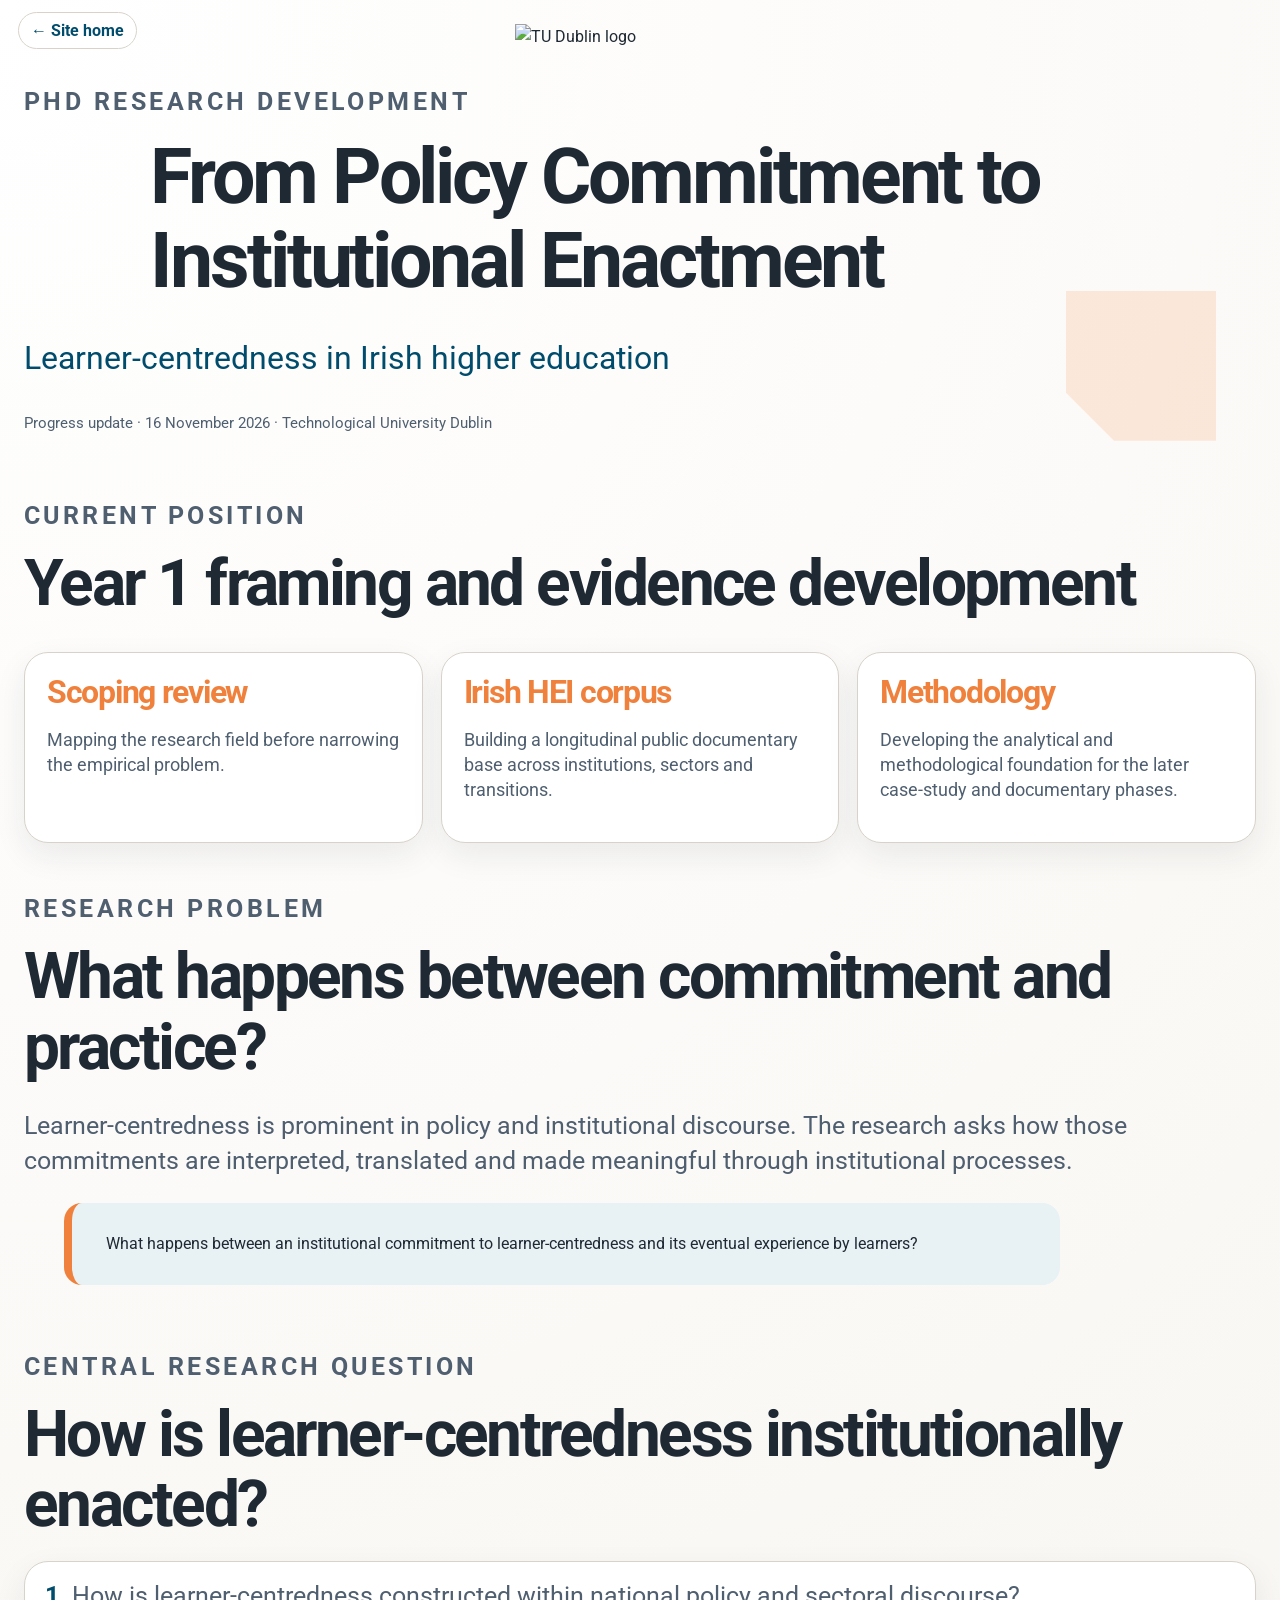
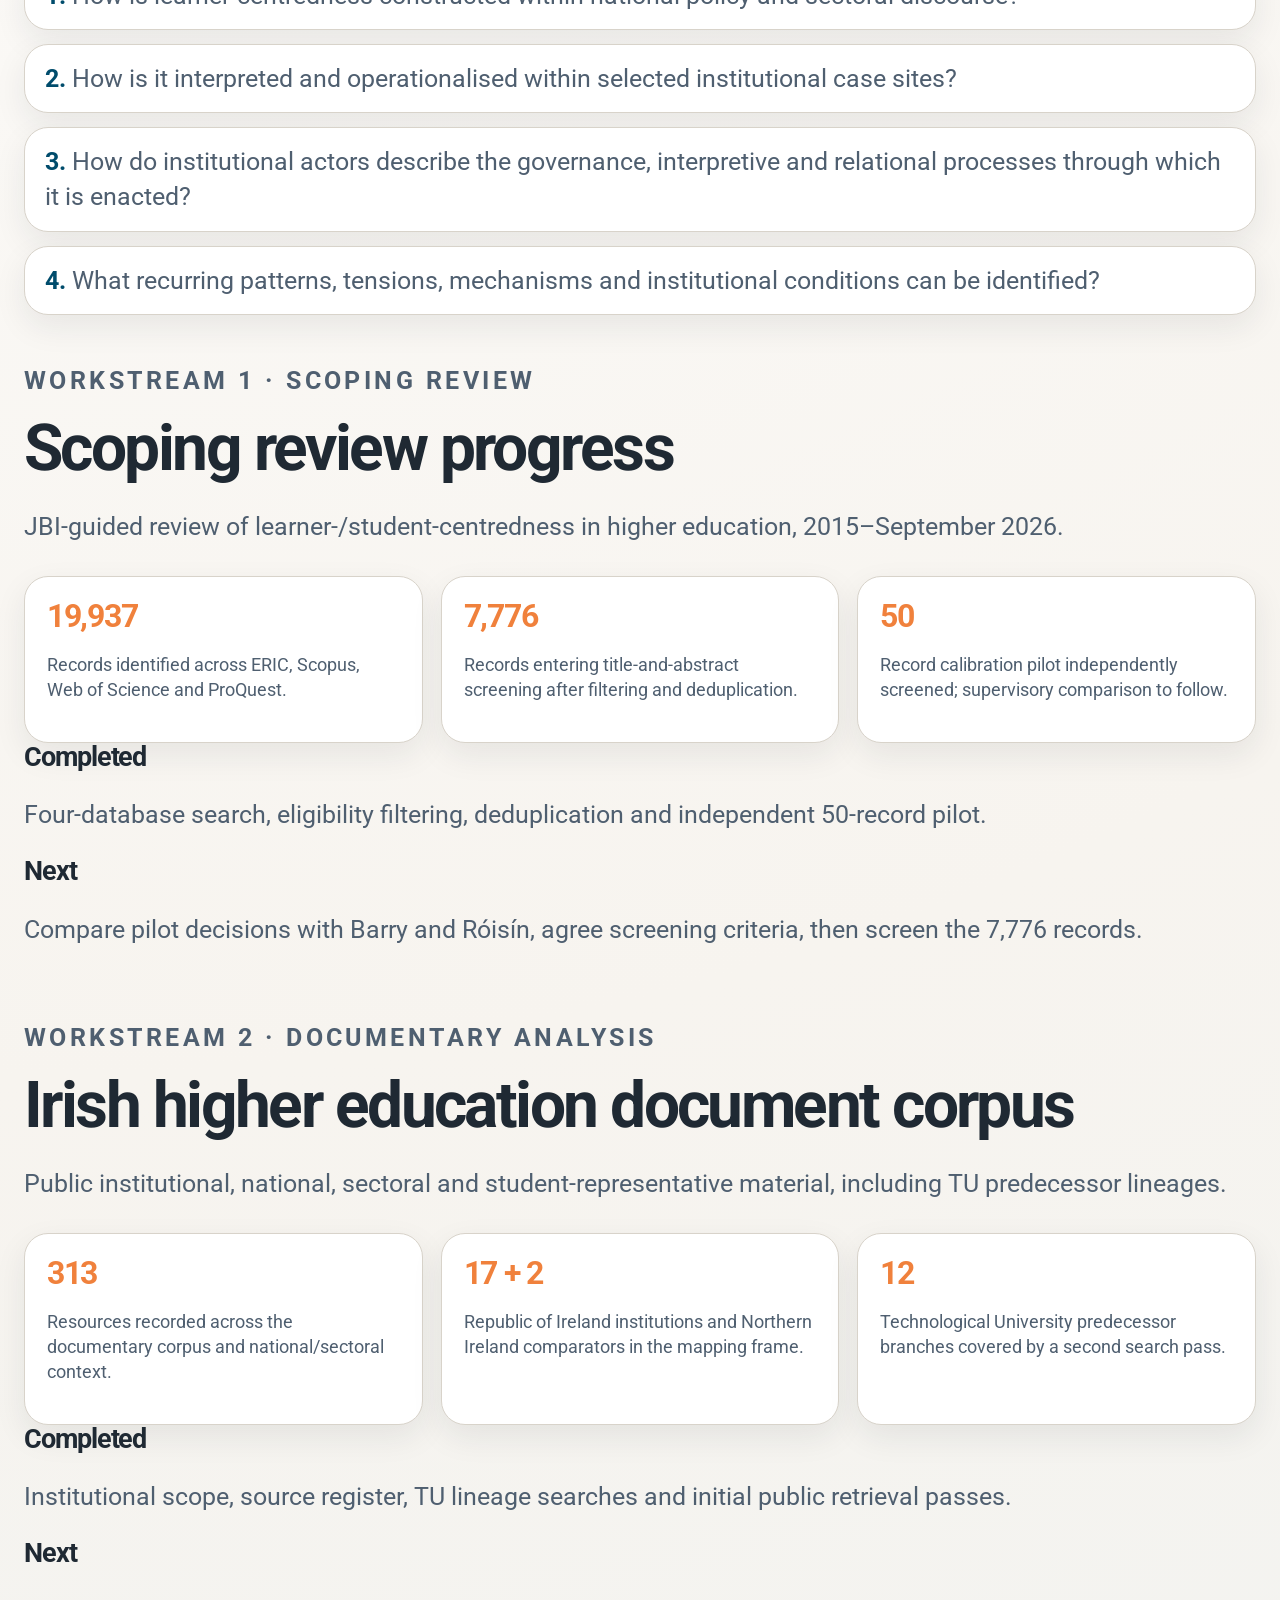
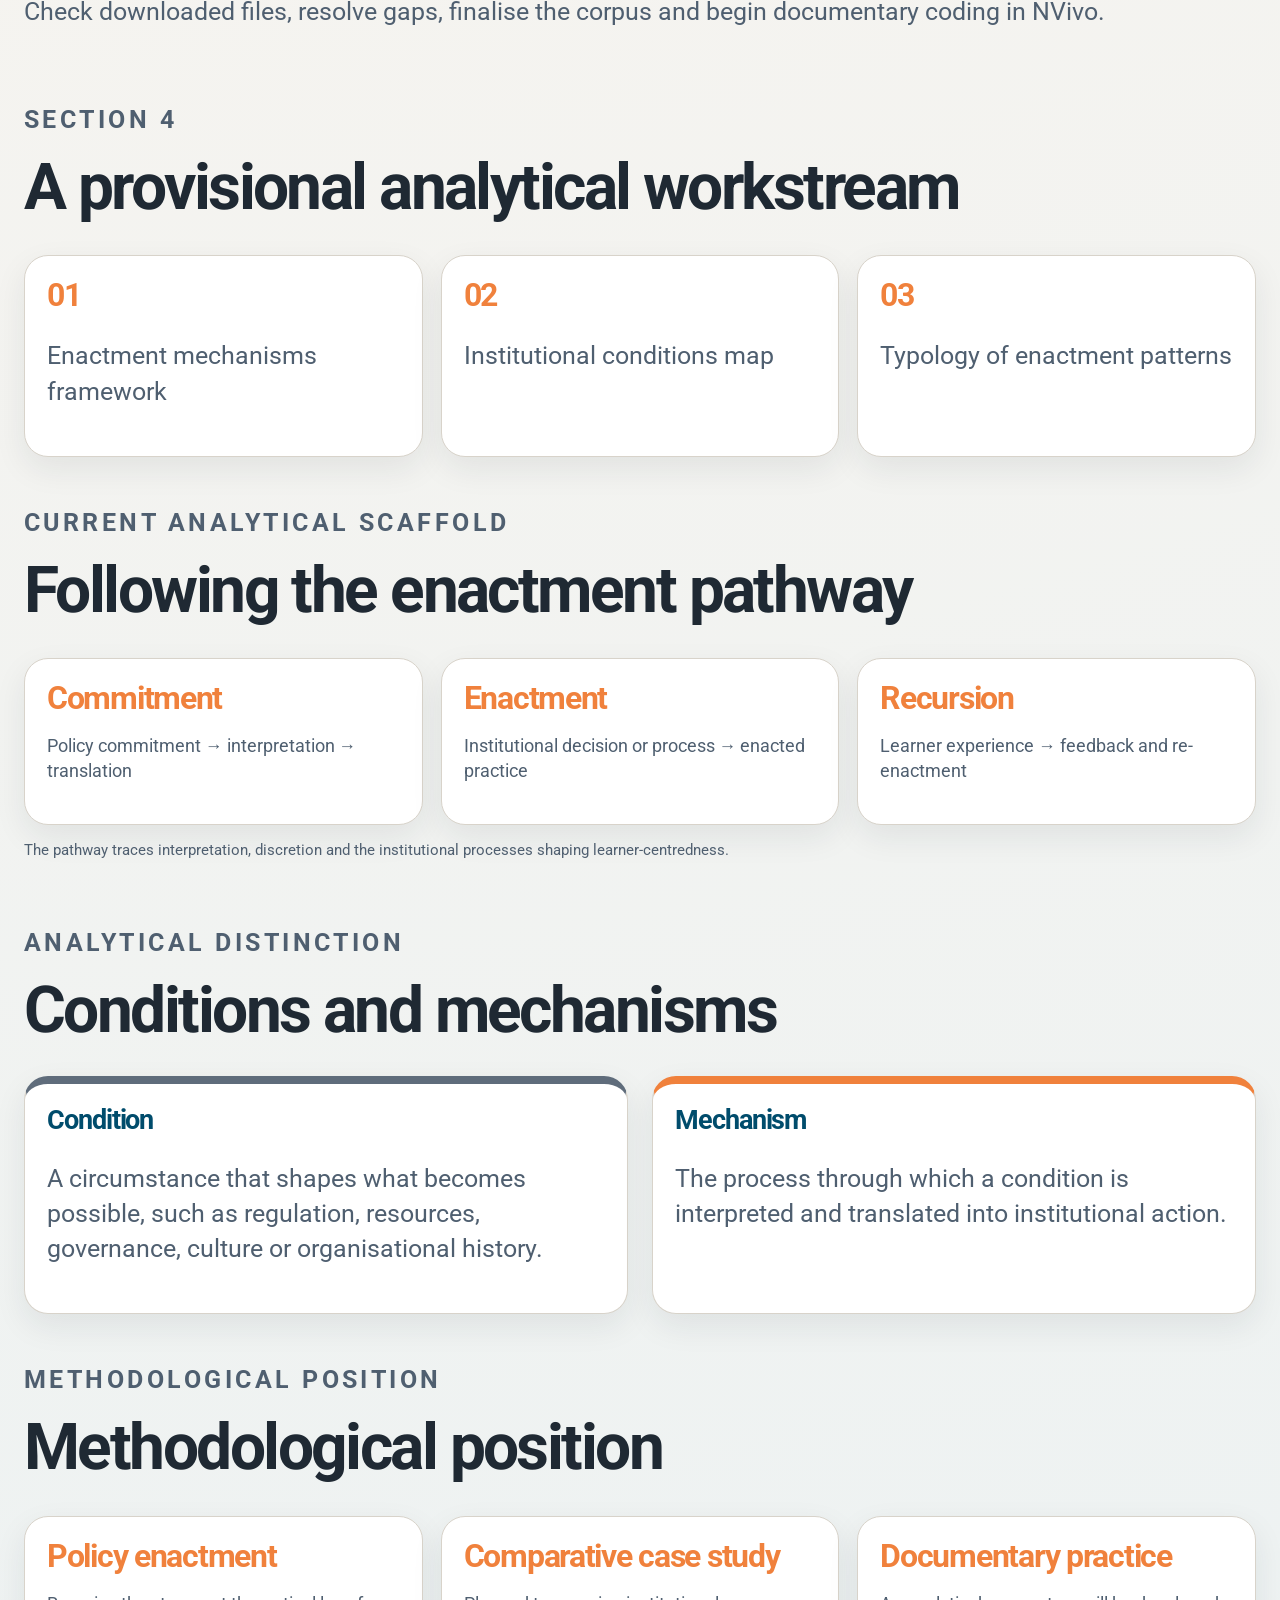
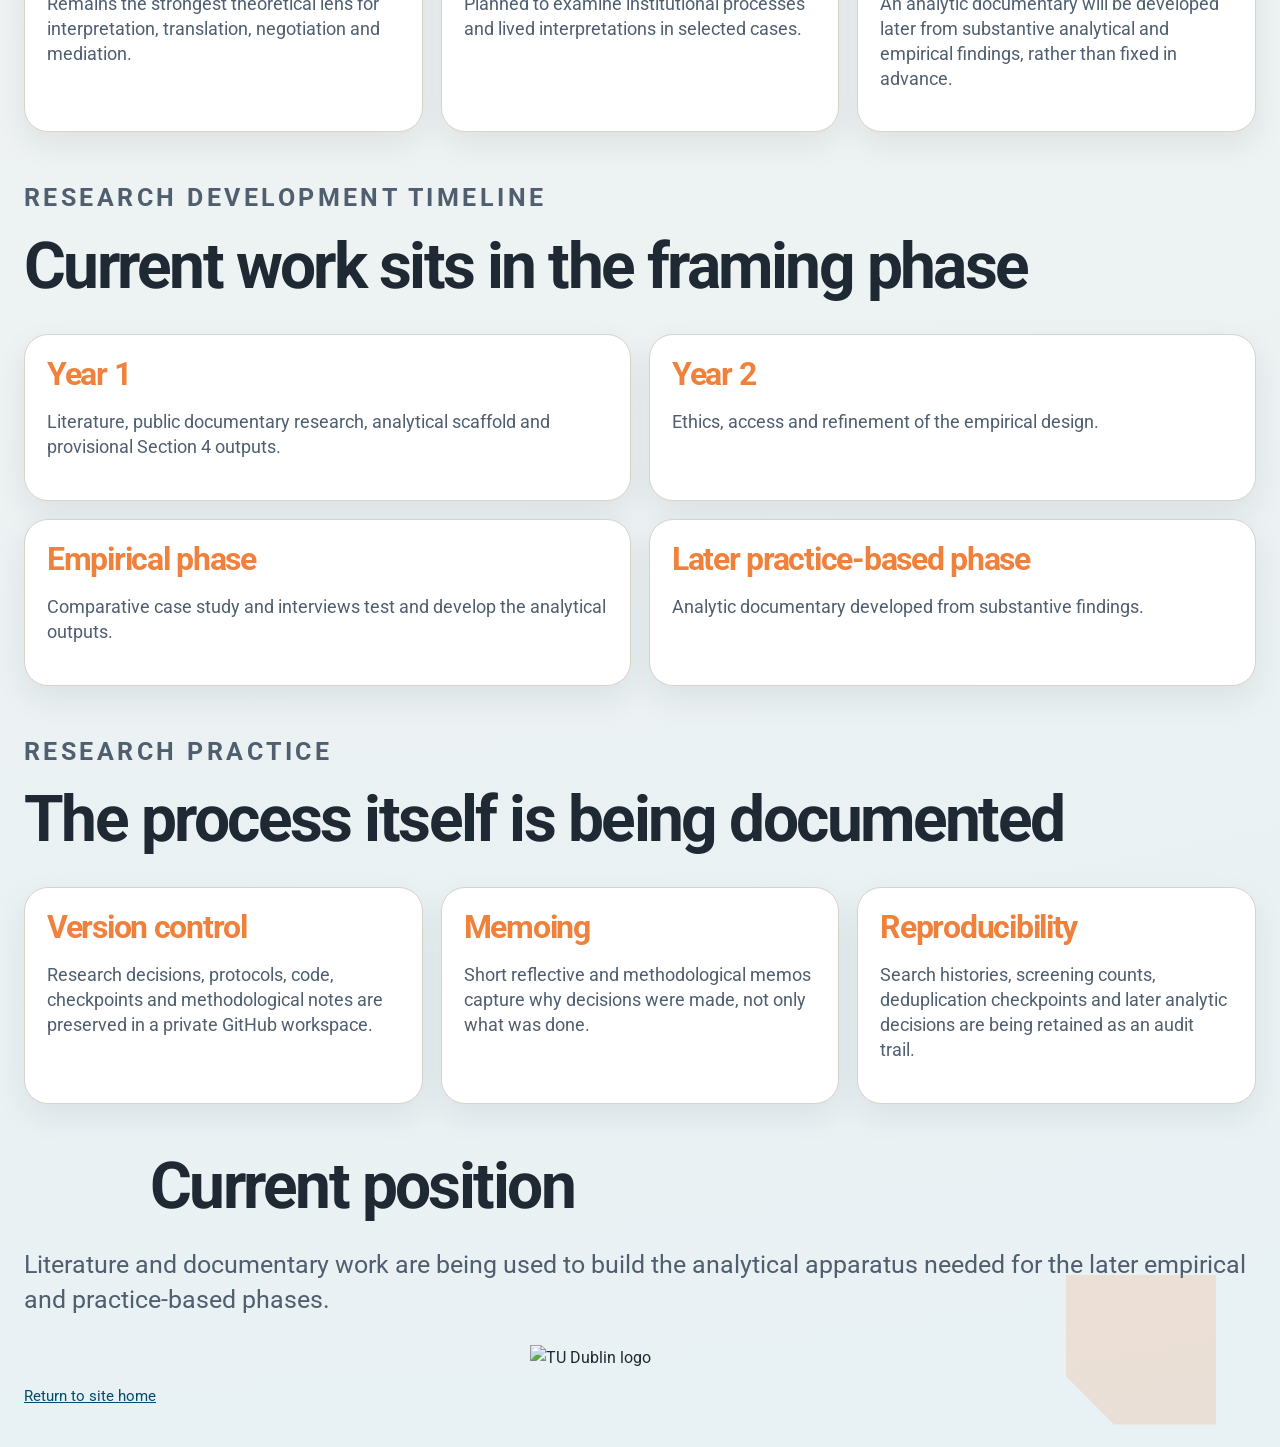
==== presentation.html @ f2ce99b1 "Add completed and next steps to both research workstreams" ====
<!doctype html>
<html lang="en-IE">
<head>
  <meta charset="utf-8">
  <meta name="viewport" content="width=device-width, initial-scale=1.0, maximum-scale=1.0, user-scalable=no">
  <title>PhD Research Progress Presentation</title>
  <link rel="preconnect" href="https://fonts.googleapis.com">
  <link rel="preconnect" href="https://fonts.gstatic.com" crossorigin>
  <link href="https://fonts.googleapis.com/css2?family=Roboto:wght@400;500;700;900&display=swap" rel="stylesheet">
  <link rel="stylesheet" href="https://cdn.jsdelivr.net/npm/reveal.js@5.1.0/dist/reveal.css">
  <link rel="stylesheet" href="https://cdn.jsdelivr.net/npm/reveal.js@5.1.0/dist/theme/white.css">
  <link rel="stylesheet" href="assets/site.css">
</head>
<body class="slides-page">
  <div class="deck-nav"><a href="index.html">← Site home</a></div>
  <div class="reveal"><div class="slides">

    <section class="title-slide">
      <img class="slide-logo" src="https://pxl01-tudublinie.terminalfour.net/prod01/tudublin-cdn-pxl/media/website/site-assets/images/tu-dublin-logo-blue.svg" alt="TU Dublin logo">
      <p class="eyebrow">PhD Research Development</p>
      <h1>From Policy Commitment to Institutional Enactment</h1>
      <p class="subtitle-slide">Learner-centredness in Irish higher education</p>
      <p class="small">Progress update · 16 November 2026 · Technological University Dublin</p>
    </section>

    <section>
      <p class="eyebrow">Current position</p>
      <h2>Year 1 framing and evidence development</h2>
      <div class="slide-grid three compact-cards">
        <div><h3>Scoping review</h3><p>Mapping the research field before narrowing the empirical problem.</p></div>
        <div><h3>Irish HEI corpus</h3><p>Building a longitudinal public documentary base across institutions, sectors and transitions.</p></div>
        <div><h3>Methodology</h3><p>Developing the analytical and methodological foundation for the later case-study and documentary phases.</p></div>
      </div>
    </section>

    <section>
      <p class="eyebrow">Research problem</p>
      <h2>What happens between commitment and practice?</h2>
      <p>Learner-centredness is prominent in policy and institutional discourse. The research asks how those commitments are interpreted, translated and made meaningful through institutional processes.</p>
      <blockquote>What happens between an institutional commitment to learner-centredness and its eventual experience by learners?</blockquote>
    </section>

    <section>
      <p class="eyebrow">Central research question</p>
      <h2>How is learner-centredness institutionally enacted?</h2>
      <div class="stacked-list">
        <p><strong>1.</strong> How is learner-centredness constructed within national policy and sectoral discourse?</p>
        <p><strong>2.</strong> How is it interpreted and operationalised within selected institutional case sites?</p>
        <p><strong>3.</strong> How do institutional actors describe the governance, interpretive and relational processes through which it is enacted?</p>
        <p><strong>4.</strong> What recurring patterns, tensions, mechanisms and institutional conditions can be identified?</p>
      </div>
    </section>

    <section>
      <p class="eyebrow">Workstream 1 · Scoping review</p>
      <h2>Scoping review progress</h2>
      <p>JBI-guided review of learner-/student-centredness in higher education, 2015–September 2026.</p>
      <div class="slide-grid three compact-cards">
        <div><h3>19,937</h3><p>Records identified across ERIC, Scopus, Web of Science and ProQuest.</p></div>
        <div><h3>7,776</h3><p>Records entering title-and-abstract screening after filtering and deduplication.</p></div>
        <div><h3>50</h3><p>Record calibration pilot independently screened; supervisory comparison to follow.</p></div>
      </div>
      <div class="workstream-status">
        <div><h3>Completed</h3><p>Four-database search, eligibility filtering, deduplication and independent 50-record pilot.</p></div>
        <div><h3>Next</h3><p>Compare pilot decisions with Barry and Róisín, agree screening criteria, then screen the 7,776 records.</p></div>
      </div>
    </section>

    <section>
      <p class="eyebrow">Workstream 2 · Documentary analysis</p>
      <h2>Irish higher education document corpus</h2>
      <p>Public institutional, national, sectoral and student-representative material, including TU predecessor lineages.</p>
      <div class="slide-grid three compact-cards">
        <div><h3>313</h3><p>Resources recorded across the documentary corpus and national/sectoral context.</p></div>
        <div><h3>17 + 2</h3><p>Republic of Ireland institutions and Northern Ireland comparators in the mapping frame.</p></div>
        <div><h3>12</h3><p>Technological University predecessor branches covered by a second search pass.</p></div>
      </div>
      <div class="workstream-status">
        <div><h3>Completed</h3><p>Institutional scope, source register, TU lineage searches and initial public retrieval passes.</p></div>
        <div><h3>Next</h3><p>Check downloaded files, resolve gaps, finalise the corpus and begin documentary coding in NVivo.</p></div>
      </div>
    </section>

    <section>
      <p class="eyebrow">Section 4</p>
      <h2>A provisional analytical workstream</h2>
      <div class="slide-grid three connected-cards">
        <div><h3>01</h3><p>Enactment mechanisms framework</p></div>
        <div><h3>02</h3><p>Institutional conditions map</p></div>
        <div><h3>03</h3><p>Typology of enactment patterns</p></div>
      </div>
    </section>

    <section>
      <p class="eyebrow">Current analytical scaffold</p>
      <h2>Following the enactment pathway</h2>
      <div class="slide-grid three compact-cards">
        <div><h3>Commitment</h3><p>Policy commitment → interpretation → translation</p></div>
        <div><h3>Enactment</h3><p>Institutional decision or process → enacted practice</p></div>
        <div><h3>Recursion</h3><p>Learner experience → feedback and re-enactment</p></div>
      </div>
      <p class="small">The pathway traces interpretation, discretion and the institutional processes shaping learner-centredness.</p>
    </section>

    <section>
      <p class="eyebrow">Analytical distinction</p>
      <h2>Conditions and mechanisms</h2>
      <div class="comparison">
        <div><h3>Condition</h3><p>A circumstance that shapes what becomes possible, such as regulation, resources, governance, culture or organisational history.</p></div>
        <div><h3>Mechanism</h3><p>The process through which a condition is interpreted and translated into institutional action.</p></div>
      </div>
    </section>

    <section>
      <p class="eyebrow">Methodological position</p>
      <h2>Methodological position</h2>
      <div class="slide-grid three compact-cards">
        <div><h3>Policy enactment</h3><p>Remains the strongest theoretical lens for interpretation, translation, negotiation and mediation.</p></div>
        <div><h3>Comparative case study</h3><p>Planned to examine institutional processes and lived interpretations in selected cases.</p></div>
        <div><h3>Documentary practice</h3><p>An analytic documentary will be developed later from substantive analytical and empirical findings, rather than fixed in advance.</p></div>
      </div>
    </section>

    <section>
      <p class="eyebrow">Research development timeline</p>
      <h2>Current work sits in the framing phase</h2>
      <div class="slide-grid two compact-cards">
        <div><h3>Year 1</h3><p>Literature, public documentary research, analytical scaffold and provisional Section 4 outputs.</p></div>
        <div><h3>Year 2</h3><p>Ethics, access and refinement of the empirical design.</p></div>
        <div><h3>Empirical phase</h3><p>Comparative case study and interviews test and develop the analytical outputs.</p></div>
        <div><h3>Later practice-based phase</h3><p>Analytic documentary developed from substantive findings.</p></div>
      </div>
    </section>

    <section>
      <p class="eyebrow">Research practice</p>
      <h2>The process itself is being documented</h2>
      <div class="slide-grid three compact-cards">
        <div><h3>Version control</h3><p>Research decisions, protocols, code, checkpoints and methodological notes are preserved in a private GitHub workspace.</p></div>
        <div><h3>Memoing</h3><p>Short reflective and methodological memos capture why decisions were made, not only what was done.</p></div>
        <div><h3>Reproducibility</h3><p>Search histories, screening counts, deduplication checkpoints and later analytic decisions are being retained as an audit trail.</p></div>
      </div>
    </section>

    <section class="title-slide">
      <h2>Current position</h2>
      <p>Literature and documentary work are being used to build the analytical apparatus needed for the later empirical and practice-based phases.</p>
      <img class="closing-logo" src="https://pxl01-tudublinie.terminalfour.net/prod01/tudublin-cdn-pxl/media/website/site-assets/images/tu-dublin-logo-blue.svg" alt="TU Dublin logo">
      <p class="small"><a href="index.html">Return to site home</a></p>
    </section>

  </div></div>
  <script src="https://cdn.jsdelivr.net/npm/reveal.js@5.1.0/dist/reveal.js"></script>
  <script>Reveal.initialize({hash:true,slideNumber:true,transition:'slide',controls:true,progress:true,center:true});</script>
</body>
</html>
---- assets/site.css ----
body{margin:0;background:#f7f4ef;color:#1f2933;font-family:Roboto,Arial,Helvetica,sans-serif;line-height:1.6}.page-shell{width:min(1120px,calc(100% - 32px));margin:0 auto;padding:48px 0 32px}.hero,.panel,.card{background:#fff;border:1px solid #d8d3ca;border-radius:28px;box-shadow:0 24px 60px rgba(31,41,51,.12)}.hero{padding:clamp(32px,6vw,72px);min-height:62vh;display:flex;flex-direction:column;justify-content:center;position:relative;overflow:hidden}.hero:after{content:"";position:absolute;right:-70px;bottom:-110px;width:300px;height:300px;background:#F0813C;opacity:.14;clip-path:polygon(0 0,100% 0,100% 100%,28% 100%,0 72%)}.site-logo{width:min(260px,42vw);height:auto;margin-bottom:34px;display:block}.slide-logo{width:min(250px,32vw);height:auto;margin:0 auto 34px;display:block}.closing-logo{width:min(220px,30vw);height:auto;margin:28px auto 0;display:block}.eyebrow{margin:0 0 16px;color:#F0813C;text-transform:uppercase;letter-spacing:.14em;font-size:.78rem;font-weight:700}h1,h2,h3{line-height:1.1;margin:0 0 18px}h1{font-size:clamp(2.4rem,7vw,5.8rem);letter-spacing:-.06em;max-width:980px}h2{font-size:clamp(1.8rem,3.2vw,3rem);letter-spacing:-.04em}h3{font-size:1.25rem}.subtitle{max-width:760px;color:#5f6c7b;font-size:clamp(1.1rem,2vw,1.45rem)}.actions{display:flex;flex-wrap:wrap;gap:14px;margin-top:28px}.button{display:inline-flex;align-items:center;justify-content:center;padding:12px 18px;border-radius:999px;text-decoration:none;font-weight:700;border:1px solid #004C6C}.button.primary{background:#004C6C;color:white}.button.secondary{color:#004C6C;background:transparent}.panel{margin-top:24px;padding:clamp(24px,4vw,44px)}.panel.muted{background:#e8f1f4}.grid{display:grid;gap:20px;margin-top:24px}.grid.three{grid-template-columns:repeat(3,1fr)}.grid.no-top{margin-top:0}.card{padding:28px}.card.compact{box-shadow:none}footer{padding:32px 4px 0;color:#5f6c7b}.small{font-size:.9rem;color:#5f6c7b}.lead-question{font-size:1.35rem;color:#004C6C}.question-list li{margin:0 0 10px}.deck-nav{position:fixed;top:18px;left:18px;z-index:20}.deck-nav a{background:rgba(255,255,255,.9);border:1px solid #d8d3ca;border-radius:999px;color:#004C6C;text-decoration:none;padding:8px 12px;font-weight:700}.slides-page{background:radial-gradient(circle at top left,#fff 0,#f7f4ef 42%,#e8f1f4 100%)}.reveal{color:#1f2933;font-family:Roboto,Arial,Helvetica,sans-serif}.reveal .slides section{padding:24px}.reveal h1,.reveal h2,.reveal h3{color:#1f2933;text-transform:none;letter-spacing:-.04em}.reveal h1{font-size:clamp(2.5rem,6vw,5.2rem)}.reveal h2{font-size:clamp(2rem,5vw,4rem)}.reveal h3{font-size:clamp(1.2rem,2.1vw,1.7rem)}.reveal p,.reveal li{color:#4f5f70;font-size:clamp(1.05rem,2.1vw,1.55rem);line-height:1.42}.subtitle-slide{font-size:clamp(1.3rem,2.5vw,2rem)!important;color:#004C6C!important}.title-slide h1,.title-slide h2{max-width:980px;margin-left:auto;margin-right:auto}.title-slide{position:relative}.title-slide:after{content:"";position:absolute;right:5%;bottom:7%;width:150px;height:150px;background:#F0813C;opacity:.16;clip-path:polygon(0 0,100% 0,100% 100%,32% 100%,0 68%)}.section-break{background:#004C6C;border-radius:34px;color:#fff;padding:72px!important;position:relative;overflow:hidden}.section-break:after{content:"";position:absolute;right:-40px;bottom:-70px;width:240px;height:240px;background:#F0813C;opacity:.36;clip-path:polygon(0 0,100% 0,100% 100%,30% 100%,0 70%)}.section-break h2,.section-break p,.section-break .eyebrow{color:#fff!important}.section-break .eyebrow{opacity:.78}.route-slide h2{max-width:900px;margin-left:auto;margin-right:auto}.numbered-cards,.slide-grid{display:grid;gap:18px;margin-top:32px}.numbered-cards{grid-template-columns:repeat(5,1fr)}.numbered-cards div,.slide-grid div,.comparison div,.stacked-list p{background:#fff;border:1px solid #d8d3ca;border-radius:24px;padding:22px;box-shadow:0 12px 32px rgba(31,41,51,.08)}.numbered-cards span{display:inline-flex;width:38px;height:38px;border-radius:50%;align-items:center;justify-content:center;background:#004C6C;color:#fff;font-weight:700;margin-bottom:12px}.numbered-cards p{font-size:1rem!important;margin:0}.slide-grid.three{grid-template-columns:repeat(3,1fr)}.connected-cards div{position:relative}.slide-grid h3{color:#F0813C;font-size:2rem}.compact-cards p{font-size:1.1rem!important}.comparison{display:grid;grid-template-columns:1fr 1fr;gap:24px;margin-top:30px;text-align:left}.comparison div:nth-child(2){border-top:8px solid #F0813C}.comparison div:nth-child(1){border-top:8px solid #5f6c7b}.comparison h3{color:#004C6C}.stacked-list{display:grid;gap:14px;margin-top:20px;text-align:left}.stacked-list p{margin:0}.stacked-list strong{color:#004C6C}.flow{display:grid;gap:10px;place-items:center;margin-top:28px}.flow div{background:#fff;border:1px solid #d8d3ca;border-radius:22px;padding:14px 26px;min-width:min(720px,90%);font-size:clamp(1.1rem,2.2vw,1.6rem);color:#004C6C;font-weight:700}.flow span{color:#F0813C;font-size:2rem;font-weight:700}.big-contrast h2{font-size:clamp(3rem,8vw,7rem);color:#004C6C}.reveal blockquote{width:min(920px,90%);border-left:8px solid #F0813C;box-shadow:none;background:#e8f1f4;color:#1f2933;padding:28px 34px;font-style:normal;text-align:left;border-radius:18px}.pill-row{display:flex;flex-wrap:wrap;justify-content:center;gap:12px;margin-top:24px}.pill-row span{background:#004C6C;color:#fff;border-radius:999px;padding:10px 16px;font-size:1.05rem;font-weight:700}.large-pills span{font-size:1.25rem;padding:13px 18px}.one-minute h2{font-size:clamp(1.45rem,3.2vw,2.8rem);line-height:1.18;color:#004C6C;max-width:1000px;margin-left:auto;margin-right:auto}.reveal a{color:#004C6C}.reveal .progress{color:#F0813C}.reveal .controls{color:#004C6C}@media(max-width:900px){.grid.three,.slide-grid.three,.numbered-cards,.comparison{grid-template-columns:1fr}.hero{min-height:auto}.reveal .slides section{padding:10px}.section-break{padding:40px!important}.site-logo,.slide-logo,.closing-logo{width:min(220px,60vw)}}

/* Slide fit refinements, October 2026 */
.reveal .flow{gap:6px;margin-top:18px}.reveal .flow div{padding:9px 20px;font-size:clamp(.9rem,1.6vw,1.25rem)}.reveal .flow span{font-size:1.45rem}.slide-grid.two{grid-template-columns:repeat(2,1fr)}.reveal .stacked-list p{padding:16px 20px}.reveal section{box-sizing:border-box}.reveal .small{font-size:clamp(.75rem,1.25vw,.95rem)!important}@media(max-width:900px){.slide-grid.two{grid-template-columns:1fr}}
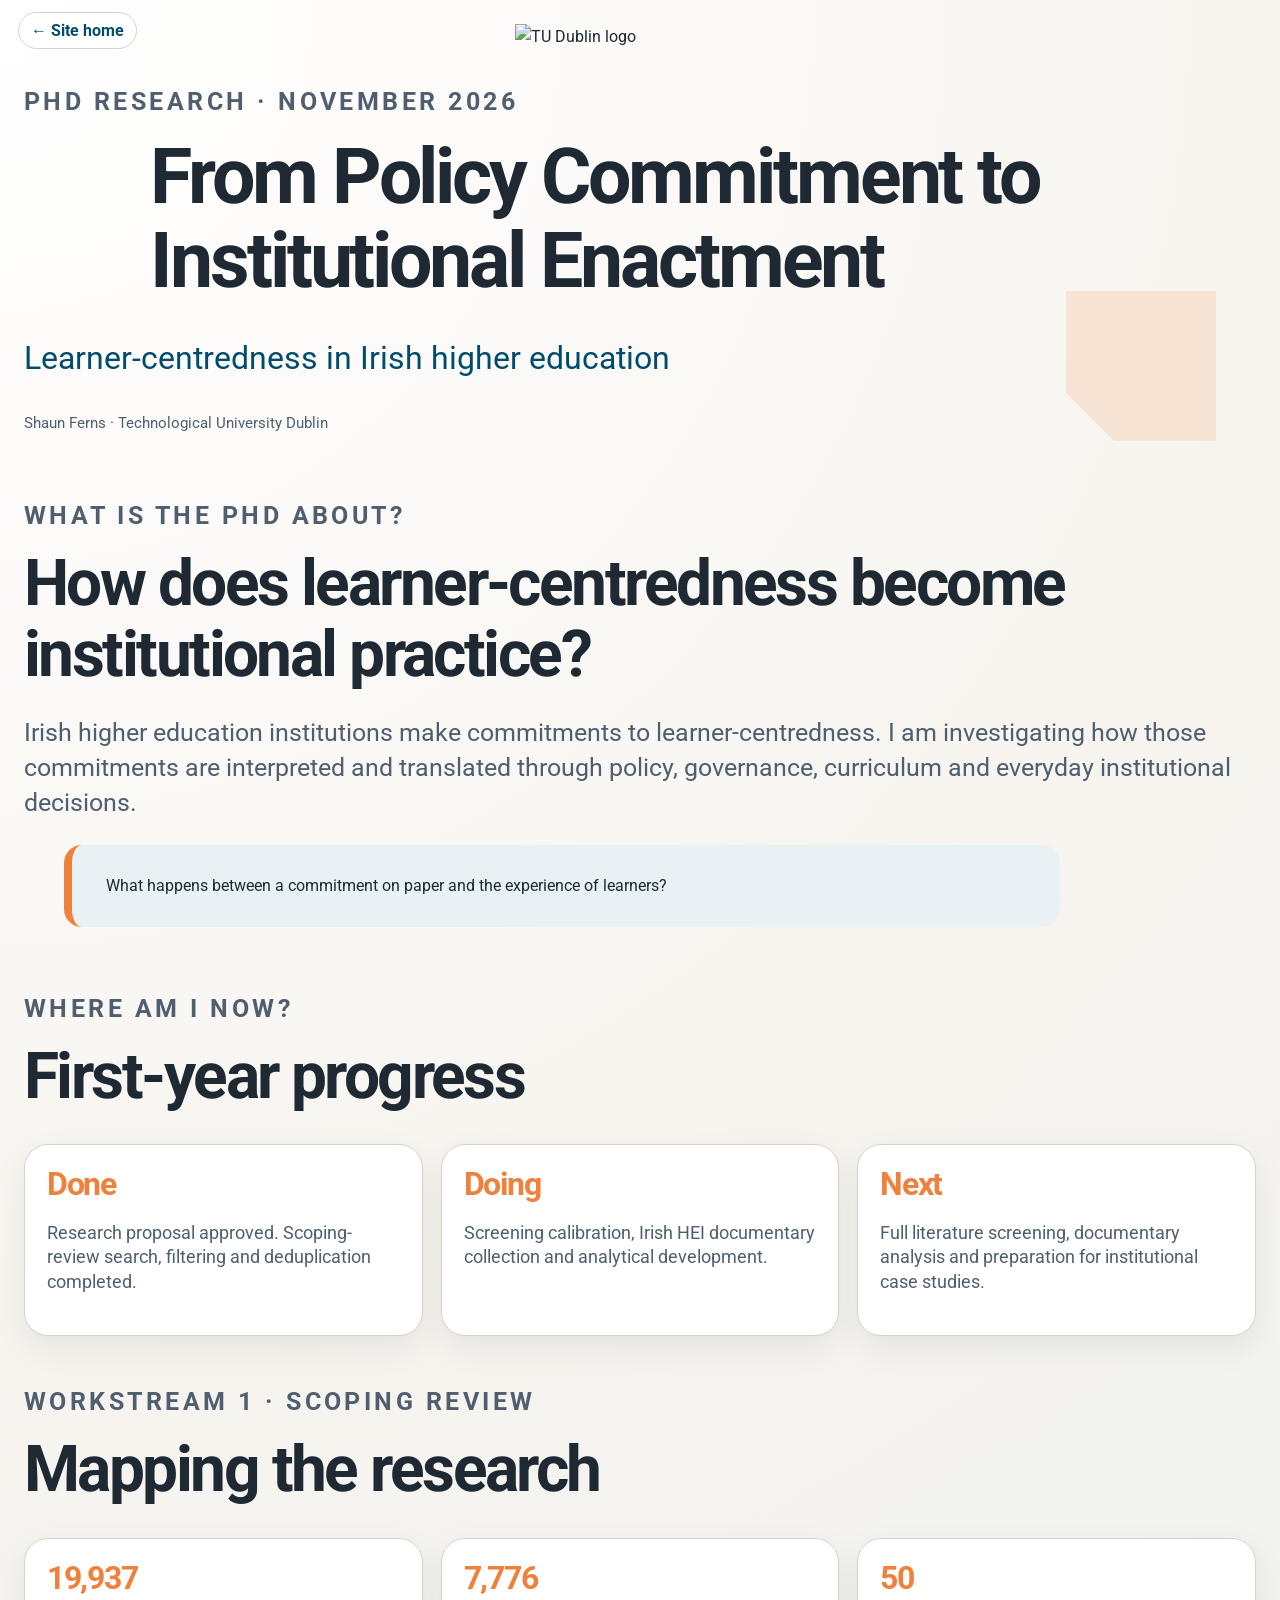
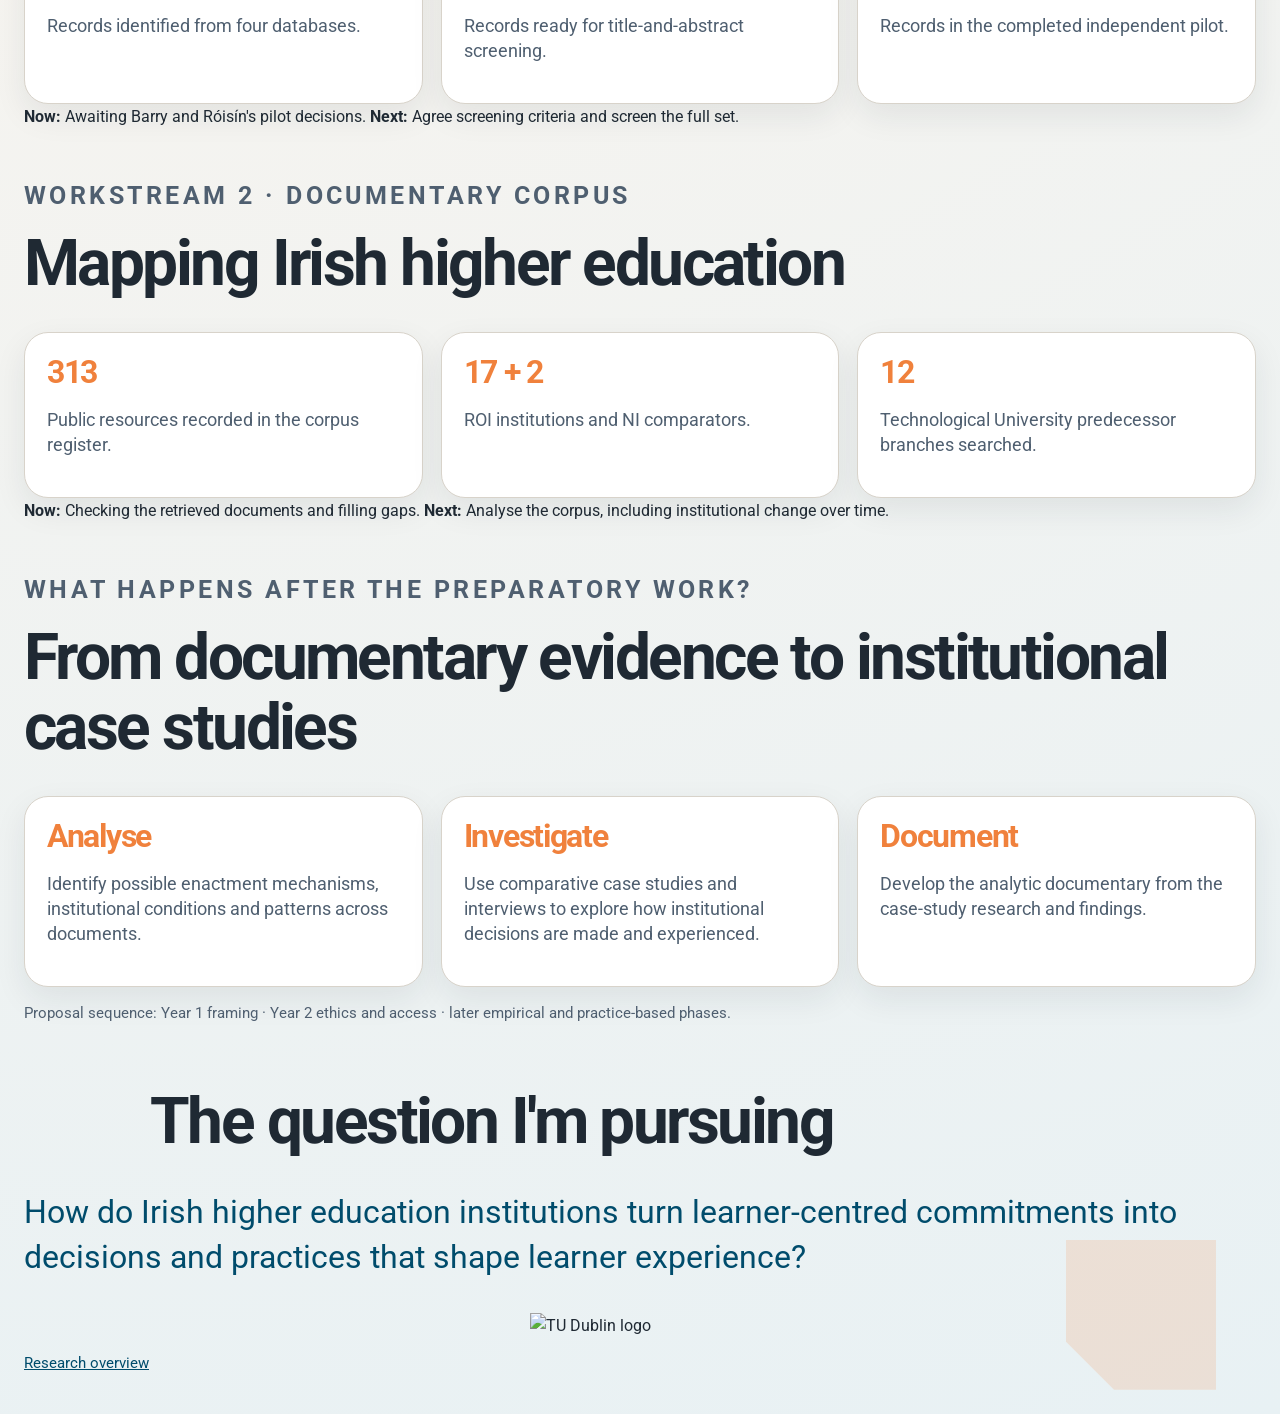
==== commit 520e1482: "Refocus presentation as concise seven-slide research introduction" ====
--- a/presentation.html
+++ b/presentation.html
@@ -15,138 +15,69 @@
   <div class="deck-nav"><a href="index.html">← Site home</a></div>
   <div class="reveal"><div class="slides">
 
-    <section class="title-slide">
+    <section class="title-slide street-slide">
       <img class="slide-logo" src="https://pxl01-tudublinie.terminalfour.net/prod01/tudublin-cdn-pxl/media/website/site-assets/images/tu-dublin-logo-blue.svg" alt="TU Dublin logo">
-      <p class="eyebrow">PhD Research Development</p>
+      <p class="eyebrow">PhD Research · November 2026</p>
       <h1>From Policy Commitment to Institutional Enactment</h1>
       <p class="subtitle-slide">Learner-centredness in Irish higher education</p>
-      <p class="small">Progress update · 16 November 2026 · Technological University Dublin</p>
+      <p class="small">Shaun Ferns · Technological University Dublin</p>
     </section>
 
-    <section>
-      <p class="eyebrow">Current position</p>
-      <h2>Year 1 framing and evidence development</h2>
+    <section class="street-slide">
+      <p class="eyebrow">What is the PhD about?</p>
+      <h2>How does learner-centredness become institutional practice?</h2>
+      <p>Irish higher education institutions make commitments to learner-centredness. I am investigating how those commitments are interpreted and translated through policy, governance, curriculum and everyday institutional decisions.</p>
+      <blockquote>What happens between a commitment on paper and the experience of learners?</blockquote>
+    </section>
+
+    <section class="street-slide">
+      <p class="eyebrow">Where am I now?</p>
+      <h2>First-year progress</h2>
       <div class="slide-grid three compact-cards">
-        <div><h3>Scoping review</h3><p>Mapping the research field before narrowing the empirical problem.</p></div>
-        <div><h3>Irish HEI corpus</h3><p>Building a longitudinal public documentary base across institutions, sectors and transitions.</p></div>
-        <div><h3>Methodology</h3><p>Developing the analytical and methodological foundation for the later case-study and documentary phases.</p></div>
+        <div><h3>Done</h3><p>Research proposal approved. Scoping-review search, filtering and deduplication completed.</p></div>
+        <div><h3>Doing</h3><p>Screening calibration, Irish HEI documentary collection and analytical development.</p></div>
+        <div><h3>Next</h3><p>Full literature screening, documentary analysis and preparation for institutional case studies.</p></div>
       </div>
     </section>
 
-    <section>
-      <p class="eyebrow">Research problem</p>
-      <h2>What happens between commitment and practice?</h2>
-      <p>Learner-centredness is prominent in policy and institutional discourse. The research asks how those commitments are interpreted, translated and made meaningful through institutional processes.</p>
-      <blockquote>What happens between an institutional commitment to learner-centredness and its eventual experience by learners?</blockquote>
+    <section class="street-slide">
+      <p class="eyebrow">Workstream 1 · Scoping review</p>
+      <h2>Mapping the research</h2>
+      <div class="slide-grid three compact-cards">
+        <div><h3>19,937</h3><p>Records identified from four databases.</p></div>
+        <div><h3>7,776</h3><p>Records ready for title-and-abstract screening.</p></div>
+        <div><h3>50</h3><p>Records in the completed independent pilot.</p></div>
+      </div>
+      <div class="street-next"><strong>Now:</strong> Awaiting Barry and Róisín's pilot decisions. <strong>Next:</strong> Agree screening criteria and screen the full set.</div>
     </section>
 
-    <section>
-      <p class="eyebrow">Central research question</p>
-      <h2>How is learner-centredness institutionally enacted?</h2>
-      <div class="stacked-list">
-        <p><strong>1.</strong> How is learner-centredness constructed within national policy and sectoral discourse?</p>
-        <p><strong>2.</strong> How is it interpreted and operationalised within selected institutional case sites?</p>
-        <p><strong>3.</strong> How do institutional actors describe the governance, interpretive and relational processes through which it is enacted?</p>
-        <p><strong>4.</strong> What recurring patterns, tensions, mechanisms and institutional conditions can be identified?</p>
+    <section class="street-slide">
+      <p class="eyebrow">Workstream 2 · Documentary corpus</p>
+      <h2>Mapping Irish higher education</h2>
+      <div class="slide-grid three compact-cards">
+        <div><h3>313</h3><p>Public resources recorded in the corpus register.</p></div>
+        <div><h3>17 + 2</h3><p>ROI institutions and NI comparators.</p></div>
+        <div><h3>12</h3><p>Technological University predecessor branches searched.</p></div>
       </div>
+      <div class="street-next"><strong>Now:</strong> Checking the retrieved documents and filling gaps. <strong>Next:</strong> Analyse the corpus, including institutional change over time.</div>
     </section>
 
-    <section>
-      <p class="eyebrow">Workstream 1 · Scoping review</p>
-      <h2>Scoping review progress</h2>
-      <p>JBI-guided review of learner-/student-centredness in higher education, 2015–September 2026.</p>
+    <section class="street-slide">
+      <p class="eyebrow">What happens after the preparatory work?</p>
+      <h2>From documentary evidence to institutional case studies</h2>
       <div class="slide-grid three compact-cards">
-        <div><h3>19,937</h3><p>Records identified across ERIC, Scopus, Web of Science and ProQuest.</p></div>
-        <div><h3>7,776</h3><p>Records entering title-and-abstract screening after filtering and deduplication.</p></div>
-        <div><h3>50</h3><p>Record calibration pilot independently screened; supervisory comparison to follow.</p></div>
+        <div><h3>Analyse</h3><p>Identify possible enactment mechanisms, institutional conditions and patterns across documents.</p></div>
+        <div><h3>Investigate</h3><p>Use comparative case studies and interviews to explore how institutional decisions are made and experienced.</p></div>
+        <div><h3>Document</h3><p>Develop the analytic documentary from the case-study research and findings.</p></div>
       </div>
-      <div class="workstream-status">
-        <div><h3>Completed</h3><p>Four-database search, eligibility filtering, deduplication and independent 50-record pilot.</p></div>
-        <div><h3>Next</h3><p>Compare pilot decisions with Barry and Róisín, agree screening criteria, then screen the 7,776 records.</p></div>
-      </div>
+      <p class="small">Proposal sequence: Year 1 framing · Year 2 ethics and access · later empirical and practice-based phases.</p>
     </section>
 
-    <section>
-      <p class="eyebrow">Workstream 2 · Documentary analysis</p>
-      <h2>Irish higher education document corpus</h2>
-      <p>Public institutional, national, sectoral and student-representative material, including TU predecessor lineages.</p>
-      <div class="slide-grid three compact-cards">
-        <div><h3>313</h3><p>Resources recorded across the documentary corpus and national/sectoral context.</p></div>
-        <div><h3>17 + 2</h3><p>Republic of Ireland institutions and Northern Ireland comparators in the mapping frame.</p></div>
-        <div><h3>12</h3><p>Technological University predecessor branches covered by a second search pass.</p></div>
-      </div>
-      <div class="workstream-status">
-        <div><h3>Completed</h3><p>Institutional scope, source register, TU lineage searches and initial public retrieval passes.</p></div>
-        <div><h3>Next</h3><p>Check downloaded files, resolve gaps, finalise the corpus and begin documentary coding in NVivo.</p></div>
-      </div>
-    </section>
-
-    <section>
-      <p class="eyebrow">Section 4</p>
-      <h2>A provisional analytical workstream</h2>
-      <div class="slide-grid three connected-cards">
-        <div><h3>01</h3><p>Enactment mechanisms framework</p></div>
-        <div><h3>02</h3><p>Institutional conditions map</p></div>
-        <div><h3>03</h3><p>Typology of enactment patterns</p></div>
-      </div>
-    </section>
-
-    <section>
-      <p class="eyebrow">Current analytical scaffold</p>
-      <h2>Following the enactment pathway</h2>
-      <div class="slide-grid three compact-cards">
-        <div><h3>Commitment</h3><p>Policy commitment → interpretation → translation</p></div>
-        <div><h3>Enactment</h3><p>Institutional decision or process → enacted practice</p></div>
-        <div><h3>Recursion</h3><p>Learner experience → feedback and re-enactment</p></div>
-      </div>
-      <p class="small">The pathway traces interpretation, discretion and the institutional processes shaping learner-centredness.</p>
-    </section>
-
-    <section>
-      <p class="eyebrow">Analytical distinction</p>
-      <h2>Conditions and mechanisms</h2>
-      <div class="comparison">
-        <div><h3>Condition</h3><p>A circumstance that shapes what becomes possible, such as regulation, resources, governance, culture or organisational history.</p></div>
-        <div><h3>Mechanism</h3><p>The process through which a condition is interpreted and translated into institutional action.</p></div>
-      </div>
-    </section>
-
-    <section>
-      <p class="eyebrow">Methodological position</p>
-      <h2>Methodological position</h2>
-      <div class="slide-grid three compact-cards">
-        <div><h3>Policy enactment</h3><p>Remains the strongest theoretical lens for interpretation, translation, negotiation and mediation.</p></div>
-        <div><h3>Comparative case study</h3><p>Planned to examine institutional processes and lived interpretations in selected cases.</p></div>
-        <div><h3>Documentary practice</h3><p>An analytic documentary will be developed later from substantive analytical and empirical findings, rather than fixed in advance.</p></div>
-      </div>
-    </section>
-
-    <section>
-      <p class="eyebrow">Research development timeline</p>
-      <h2>Current work sits in the framing phase</h2>
-      <div class="slide-grid two compact-cards">
-        <div><h3>Year 1</h3><p>Literature, public documentary research, analytical scaffold and provisional Section 4 outputs.</p></div>
-        <div><h3>Year 2</h3><p>Ethics, access and refinement of the empirical design.</p></div>
-        <div><h3>Empirical phase</h3><p>Comparative case study and interviews test and develop the analytical outputs.</p></div>
-        <div><h3>Later practice-based phase</h3><p>Analytic documentary developed from substantive findings.</p></div>
-      </div>
-    </section>
-
-    <section>
-      <p class="eyebrow">Research practice</p>
-      <h2>The process itself is being documented</h2>
-      <div class="slide-grid three compact-cards">
-        <div><h3>Version control</h3><p>Research decisions, protocols, code, checkpoints and methodological notes are preserved in a private GitHub workspace.</p></div>
-        <div><h3>Memoing</h3><p>Short reflective and methodological memos capture why decisions were made, not only what was done.</p></div>
-        <div><h3>Reproducibility</h3><p>Search histories, screening counts, deduplication checkpoints and later analytic decisions are being retained as an audit trail.</p></div>
-      </div>
-    </section>
-
-    <section class="title-slide">
-      <h2>Current position</h2>
-      <p>Literature and documentary work are being used to build the analytical apparatus needed for the later empirical and practice-based phases.</p>
+    <section class="title-slide street-slide">
+      <h2>The question I'm pursuing</h2>
+      <p class="subtitle-slide">How do Irish higher education institutions turn learner-centred commitments into decisions and practices that shape learner experience?</p>
       <img class="closing-logo" src="https://pxl01-tudublinie.terminalfour.net/prod01/tudublin-cdn-pxl/media/website/site-assets/images/tu-dublin-logo-blue.svg" alt="TU Dublin logo">
-      <p class="small"><a href="index.html">Return to site home</a></p>
+      <p class="small"><a href="index.html">Research overview</a></p>
     </section>
 
   </div></div>
--- a/assets/site.css
+++ b/assets/site.css
@@ -2,3 +2,6 @@
 
 /* Slide fit refinements, October 2026 */
 .reveal .flow{gap:6px;margin-top:18px}.reveal .flow div{padding:9px 20px;font-size:clamp(.9rem,1.6vw,1.25rem)}.reveal .flow span{font-size:1.45rem}.slide-grid.two{grid-template-columns:repeat(2,1fr)}.reveal .stacked-list p{padding:16px 20px}.reveal section{box-sizing:border-box}.reveal .small{font-size:clamp(.75rem,1.25vw,.95rem)!important}@media(max-width:900px){.slide-grid.two{grid-template-columns:1fr}}
+
+/* Compact workstream progress panels */
+.reveal .workstream-status{display:grid;grid-template-columns:repeat(2,minmax(0,1fr));gap:18px;margin-top:18px;text-align:left}.reveal .workstream-status>div{border-left:5px solid #004C6C;background:#e8f1f4;border-radius:12px;padding:12px 18px}.reveal .workstream-status>div:nth-child(2){border-left-color:#F0813C}.reveal .workstream-status h3{font-size:1.05rem;color:#004C6C;margin:0 0 5px}.reveal .workstream-status p{font-size:1rem;line-height:1.3;margin:0}@media(max-width:900px){.reveal .workstream-status{grid-template-columns:1fr;gap:8px;margin-top:12px}.reveal .workstream-status>div{padding:9px 14px}}
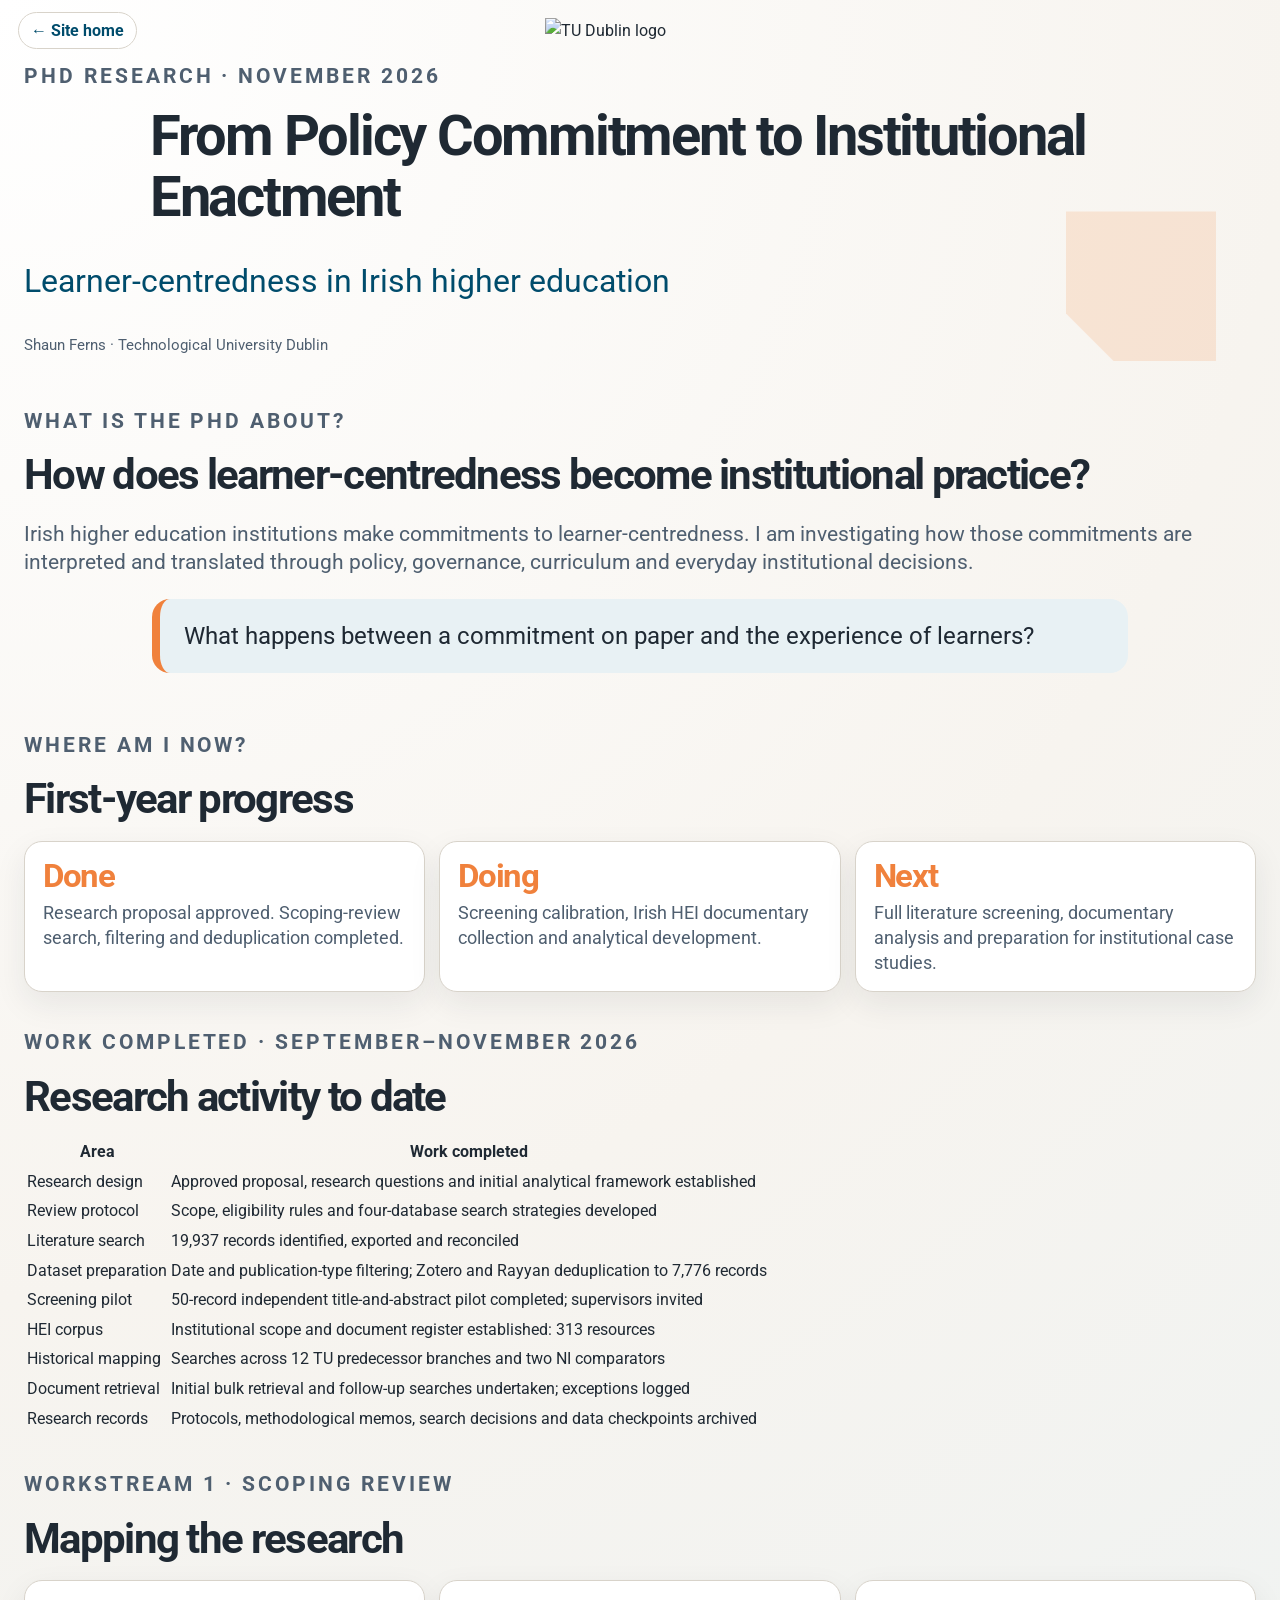
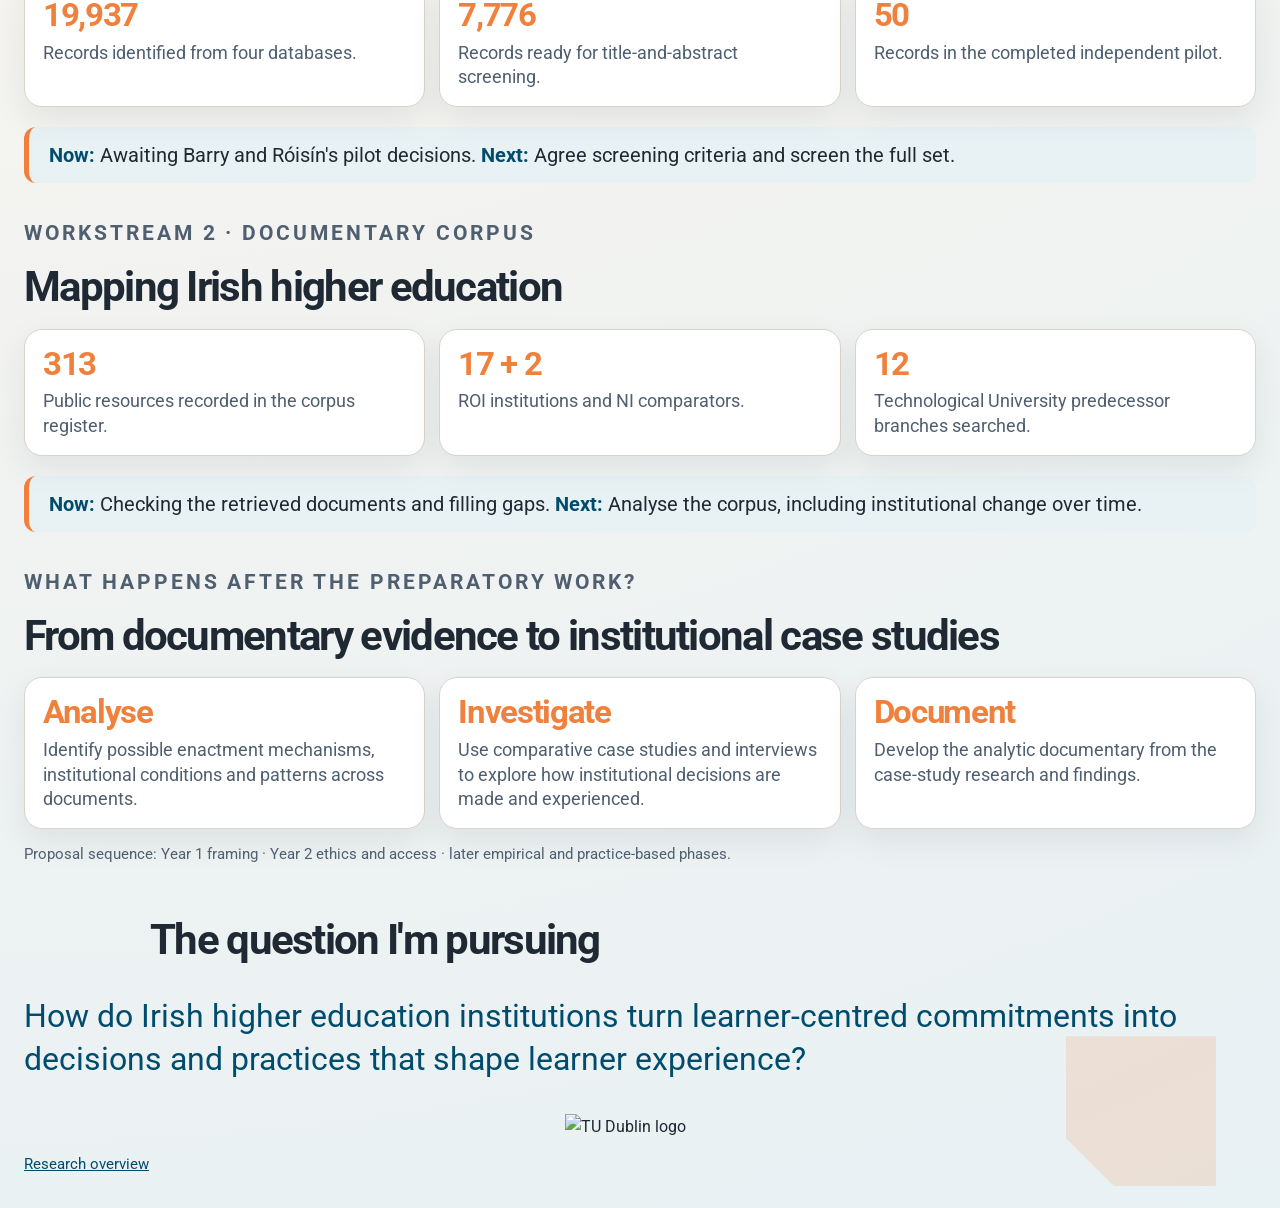
==== commit bb70ecf2: "Add concise research-activity table to PhD overview deck" ====
--- a/presentation.html
+++ b/presentation.html
@@ -38,6 +38,25 @@
         <div><h3>Doing</h3><p>Screening calibration, Irish HEI documentary collection and analytical development.</p></div>
         <div><h3>Next</h3><p>Full literature screening, documentary analysis and preparation for institutional case studies.</p></div>
       </div>
+    </section>
+
+    <section class="street-slide">
+      <p class="eyebrow">Work completed · September–November 2026</p>
+      <h2>Research activity to date</h2>
+      <table class="research-tasks">
+        <thead><tr><th>Area</th><th>Work completed</th></tr></thead>
+        <tbody>
+          <tr><td>Research design</td><td>Approved proposal, research questions and initial analytical framework established</td></tr>
+          <tr><td>Review protocol</td><td>Scope, eligibility rules and four-database search strategies developed</td></tr>
+          <tr><td>Literature search</td><td>19,937 records identified, exported and reconciled</td></tr>
+          <tr><td>Dataset preparation</td><td>Date and publication-type filtering; Zotero and Rayyan deduplication to 7,776 records</td></tr>
+          <tr><td>Screening pilot</td><td>50-record independent title-and-abstract pilot completed; supervisors invited</td></tr>
+          <tr><td>HEI corpus</td><td>Institutional scope and document register established: 313 resources</td></tr>
+          <tr><td>Historical mapping</td><td>Searches across 12 TU predecessor branches and two NI comparators</td></tr>
+          <tr><td>Document retrieval</td><td>Initial bulk retrieval and follow-up searches undertaken; exceptions logged</td></tr>
+          <tr><td>Research records</td><td>Protocols, methodological memos, search decisions and data checkpoints archived</td></tr>
+        </tbody>
+      </table>
     </section>
 
     <section class="street-slide">
--- a/assets/site.css
+++ b/assets/site.css
@@ -5,3 +5,19 @@
 
 /* Compact workstream progress panels */
 .reveal .workstream-status{display:grid;grid-template-columns:repeat(2,minmax(0,1fr));gap:18px;margin-top:18px;text-align:left}.reveal .workstream-status>div{border-left:5px solid #004C6C;background:#e8f1f4;border-radius:12px;padding:12px 18px}.reveal .workstream-status>div:nth-child(2){border-left-color:#F0813C}.reveal .workstream-status h3{font-size:1.05rem;color:#004C6C;margin:0 0 5px}.reveal .workstream-status p{font-size:1rem;line-height:1.3;margin:0}@media(max-width:900px){.reveal .workstream-status{grid-template-columns:1fr;gap:8px;margin-top:12px}.reveal .workstream-status>div{padding:9px 14px}}
+
+/* Short research-update presentation: fit within standard reveal.js viewport */
+.reveal .slides section.street-slide{padding:18px 24px;box-sizing:border-box}
+.reveal .street-slide h1{font-size:clamp(2.1rem,4.4vw,4.2rem);line-height:1.08}
+.reveal .street-slide h2{font-size:clamp(1.75rem,3.3vw,2.8rem);line-height:1.12;margin-bottom:16px}
+.reveal .street-slide>p{font-size:clamp(1.05rem,1.65vw,1.38rem);line-height:1.35}
+.reveal .street-slide .slide-grid{margin-top:18px;gap:14px}
+.reveal .street-slide .slide-grid>div{padding:16px 18px;border-radius:18px}
+.reveal .street-slide .slide-grid h3{font-size:clamp(1.45rem,2.6vw,2.1rem);margin-bottom:7px}
+.reveal .street-slide .slide-grid p{font-size:clamp(.95rem,1.55vw,1.15rem)!important;line-height:1.34;margin:0}
+.reveal .street-slide blockquote{font-size:clamp(1.1rem,2vw,1.5rem);margin:22px auto;padding:18px 24px}
+.reveal .street-slide .slide-logo{width:min(190px,25vw);margin-bottom:18px}
+.reveal .street-slide .closing-logo{width:min(150px,19vw);margin-top:20px}
+.reveal .street-next{margin-top:20px;text-align:left;background:#e8f1f4;border-left:5px solid #F0813C;border-radius:12px;padding:14px 20px;font-size:clamp(1rem,1.6vw,1.25rem);line-height:1.4}
+.reveal .street-next strong{color:#004C6C}
+@media(max-width:900px){.reveal .slides section.street-slide{padding:8px}.reveal .street-slide .slide-grid{gap:9px;margin-top:12px}.reveal .street-slide .slide-grid>div{padding:11px}.reveal .street-next{margin-top:10px;padding:10px 14px}}
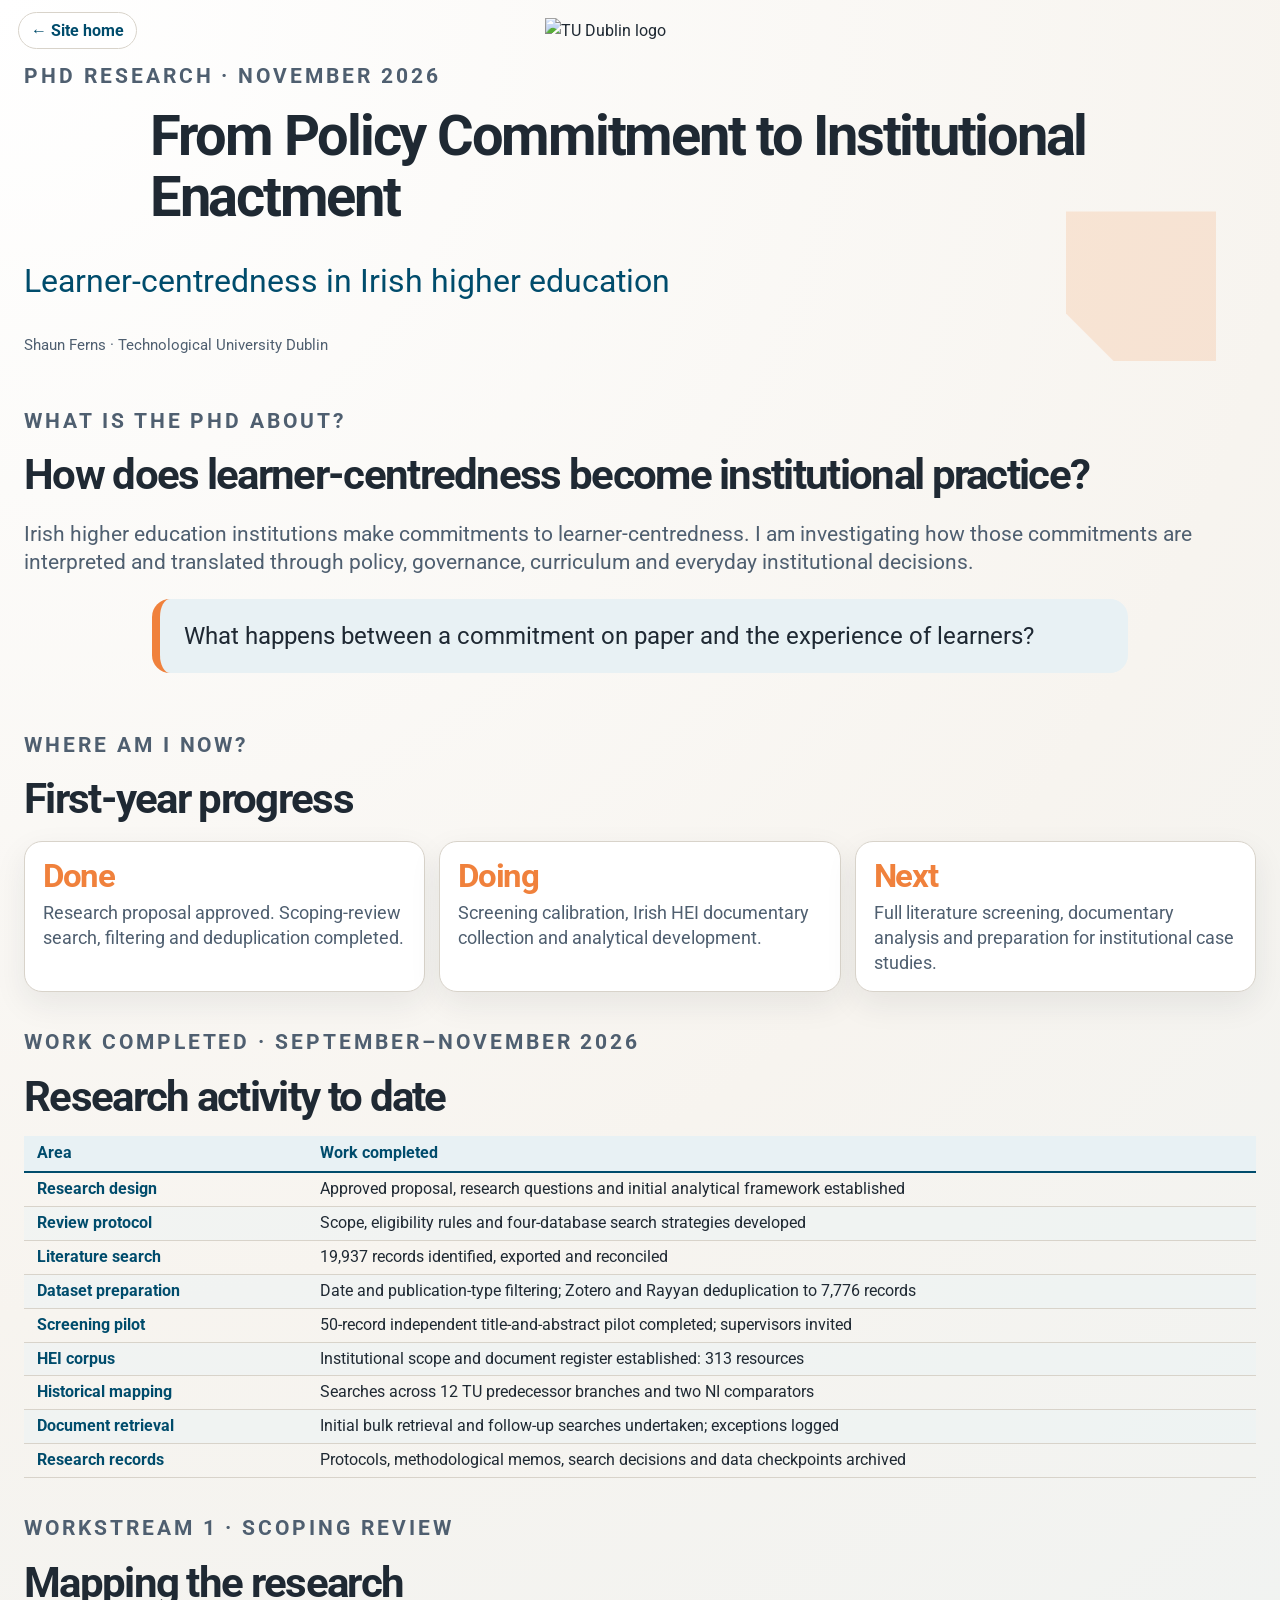
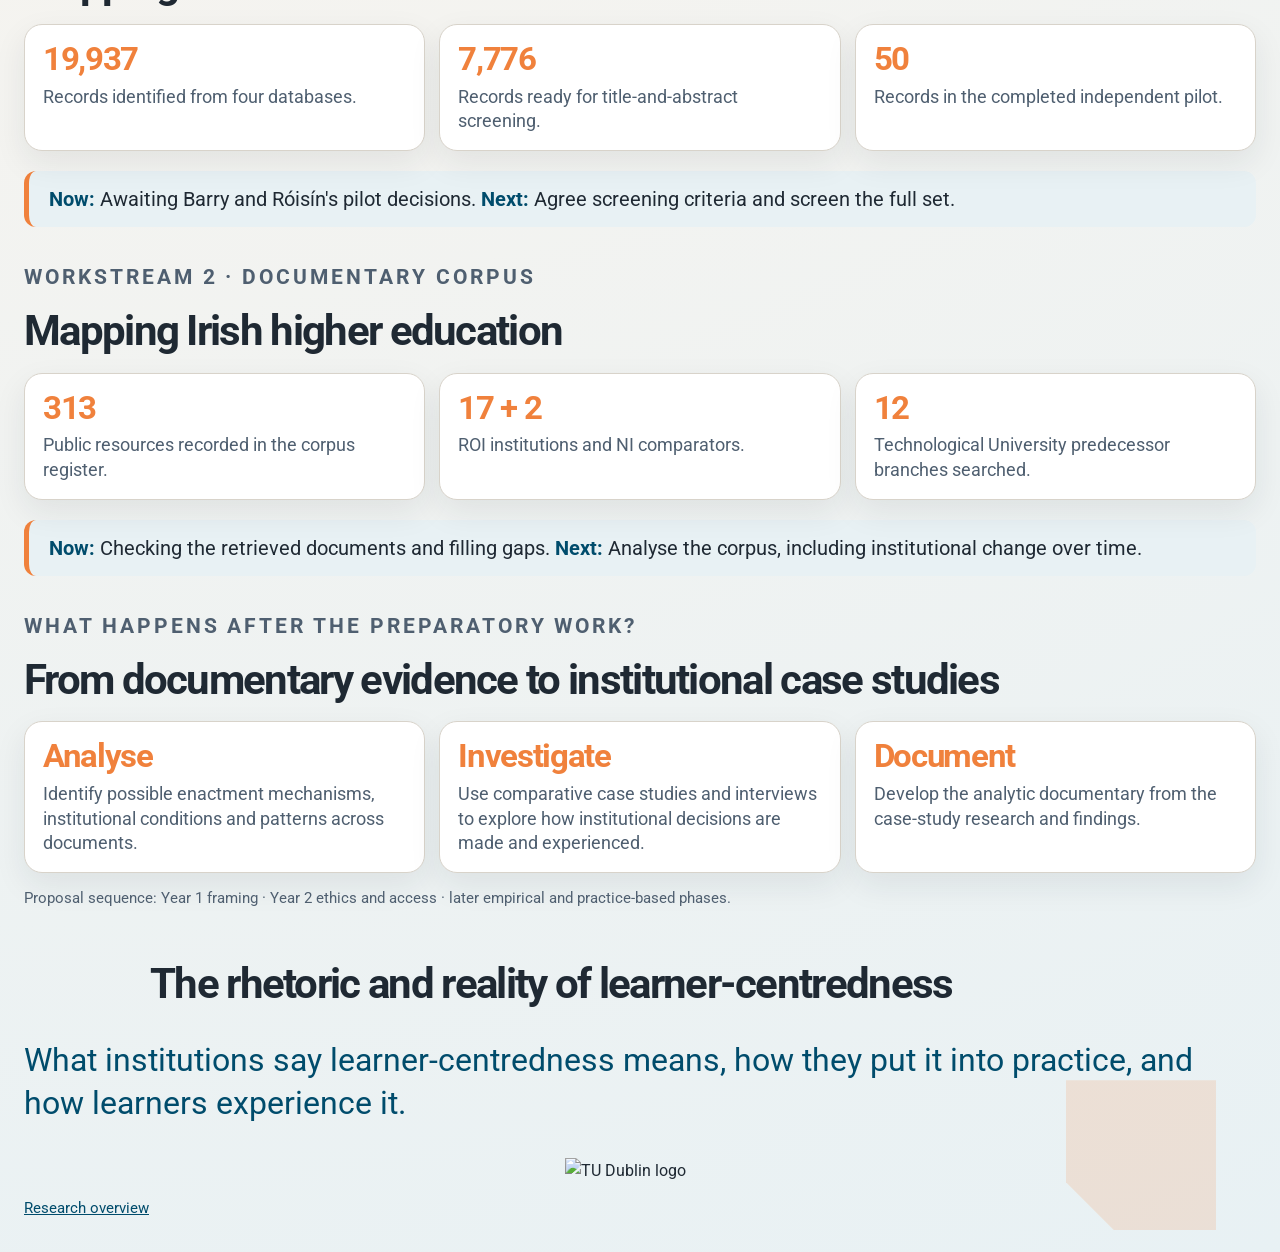
==== commit d5656447: "Frame closing research slide around rhetoric and reality" ====
--- a/presentation.html
+++ b/presentation.html
@@ -93,8 +93,8 @@
     </section>
 
     <section class="title-slide street-slide">
-      <h2>The question I'm pursuing</h2>
-      <p class="subtitle-slide">How do Irish higher education institutions turn learner-centred commitments into decisions and practices that shape learner experience?</p>
+      <h2>The rhetoric and reality of learner-centredness</h2>
+      <p class="subtitle-slide">What institutions say learner-centredness means, how they put it into practice, and how learners experience it.</p>
       <img class="closing-logo" src="https://pxl01-tudublinie.terminalfour.net/prod01/tudublin-cdn-pxl/media/website/site-assets/images/tu-dublin-logo-blue.svg" alt="TU Dublin logo">
       <p class="small"><a href="index.html">Research overview</a></p>
     </section>
--- a/assets/site.css
+++ b/assets/site.css
@@ -21,3 +21,10 @@
 .reveal .street-next{margin-top:20px;text-align:left;background:#e8f1f4;border-left:5px solid #F0813C;border-radius:12px;padding:14px 20px;font-size:clamp(1rem,1.6vw,1.25rem);line-height:1.4}
 .reveal .street-next strong{color:#004C6C}
 @media(max-width:900px){.reveal .slides section.street-slide{padding:8px}.reveal .street-slide .slide-grid{gap:9px;margin-top:12px}.reveal .street-slide .slide-grid>div{padding:11px}.reveal .street-next{margin-top:10px;padding:10px 14px}}
+
+/* Research activity table */
+.reveal table.research-tasks{width:100%;border-collapse:collapse;margin:14px auto 0;font-size:clamp(.78rem,1.23vw,1rem);line-height:1.2;text-align:left}
+.reveal .research-tasks th{color:#004C6C;background:#e8f1f4;font-weight:700;padding:8px 13px;border-bottom:2px solid #004C6C}
+.reveal .research-tasks td{padding:7px 13px;border-bottom:1px solid #d8d3ca;vertical-align:top;color:#1f2933}
+.reveal .research-tasks td:first-child{width:23%;font-weight:700;color:#004C6C}
+.reveal .research-tasks tr:nth-child(even) td{background:rgba(232,241,244,.45)}
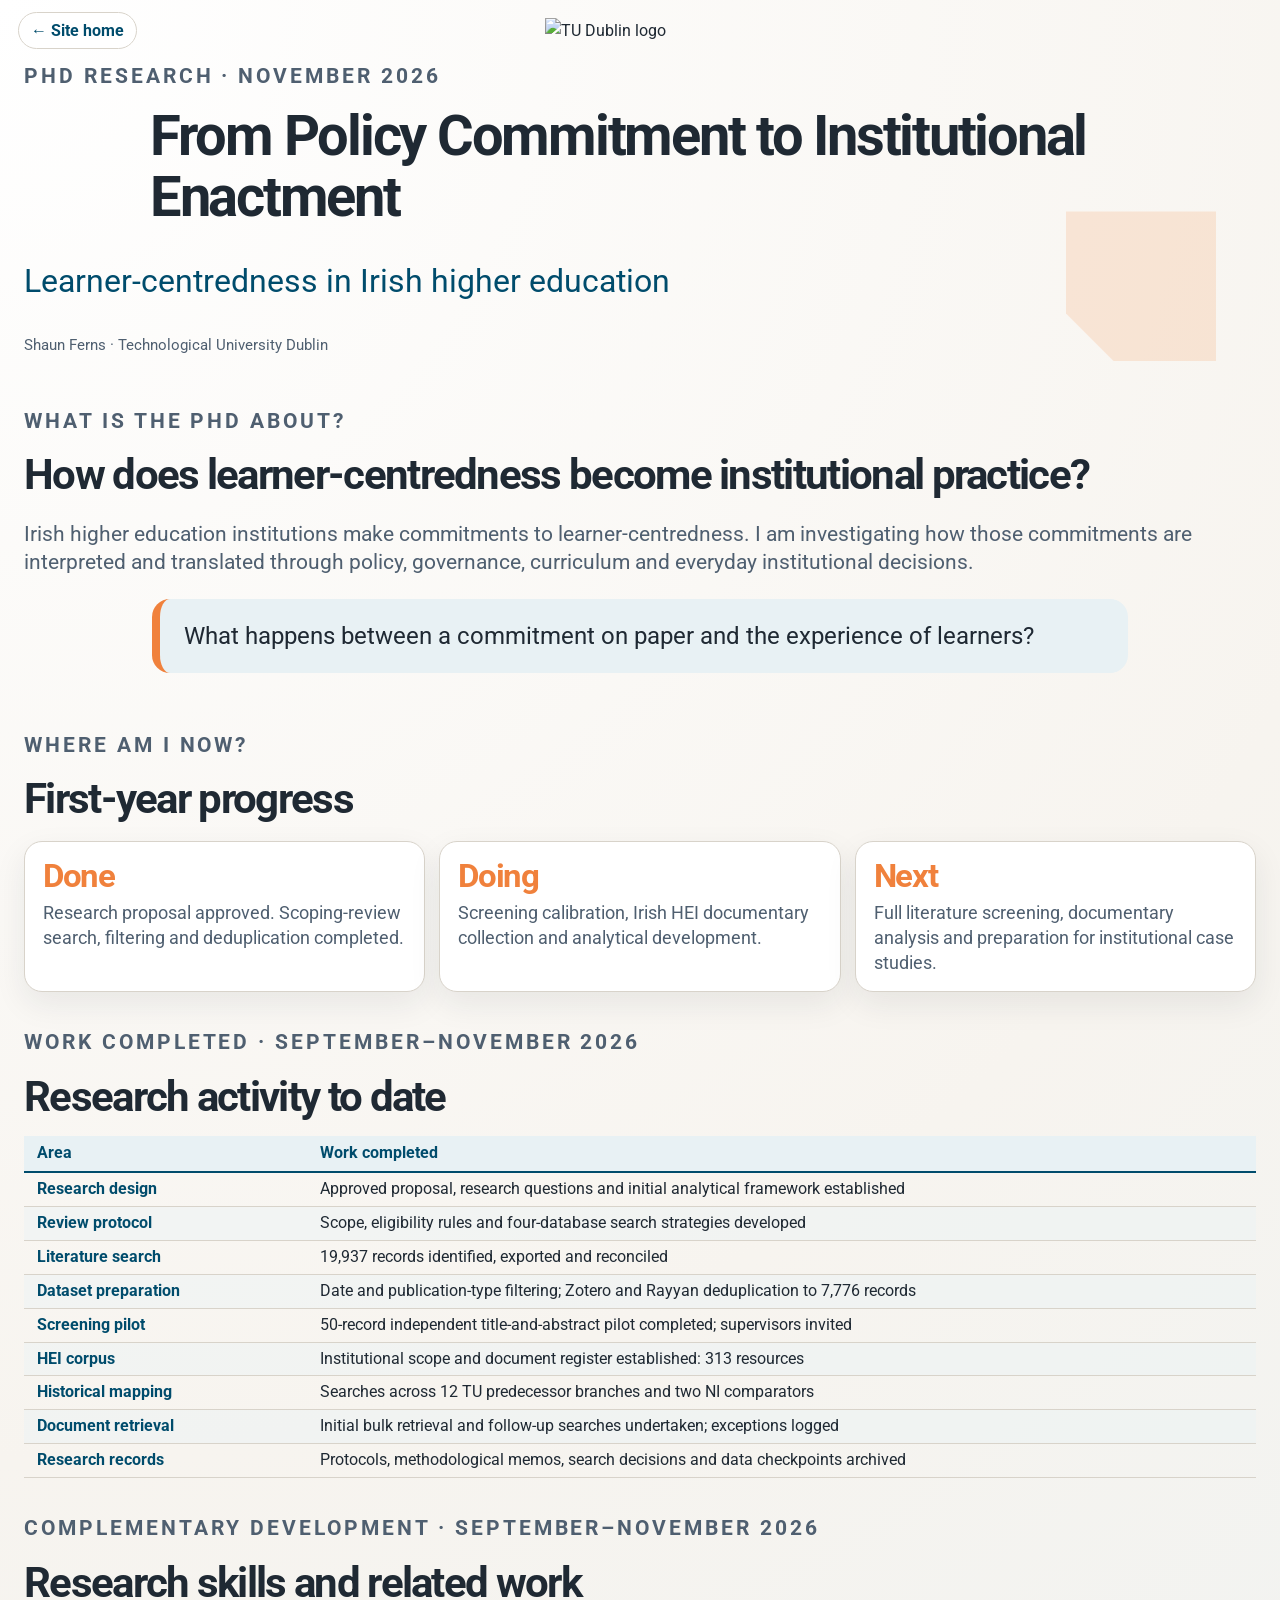
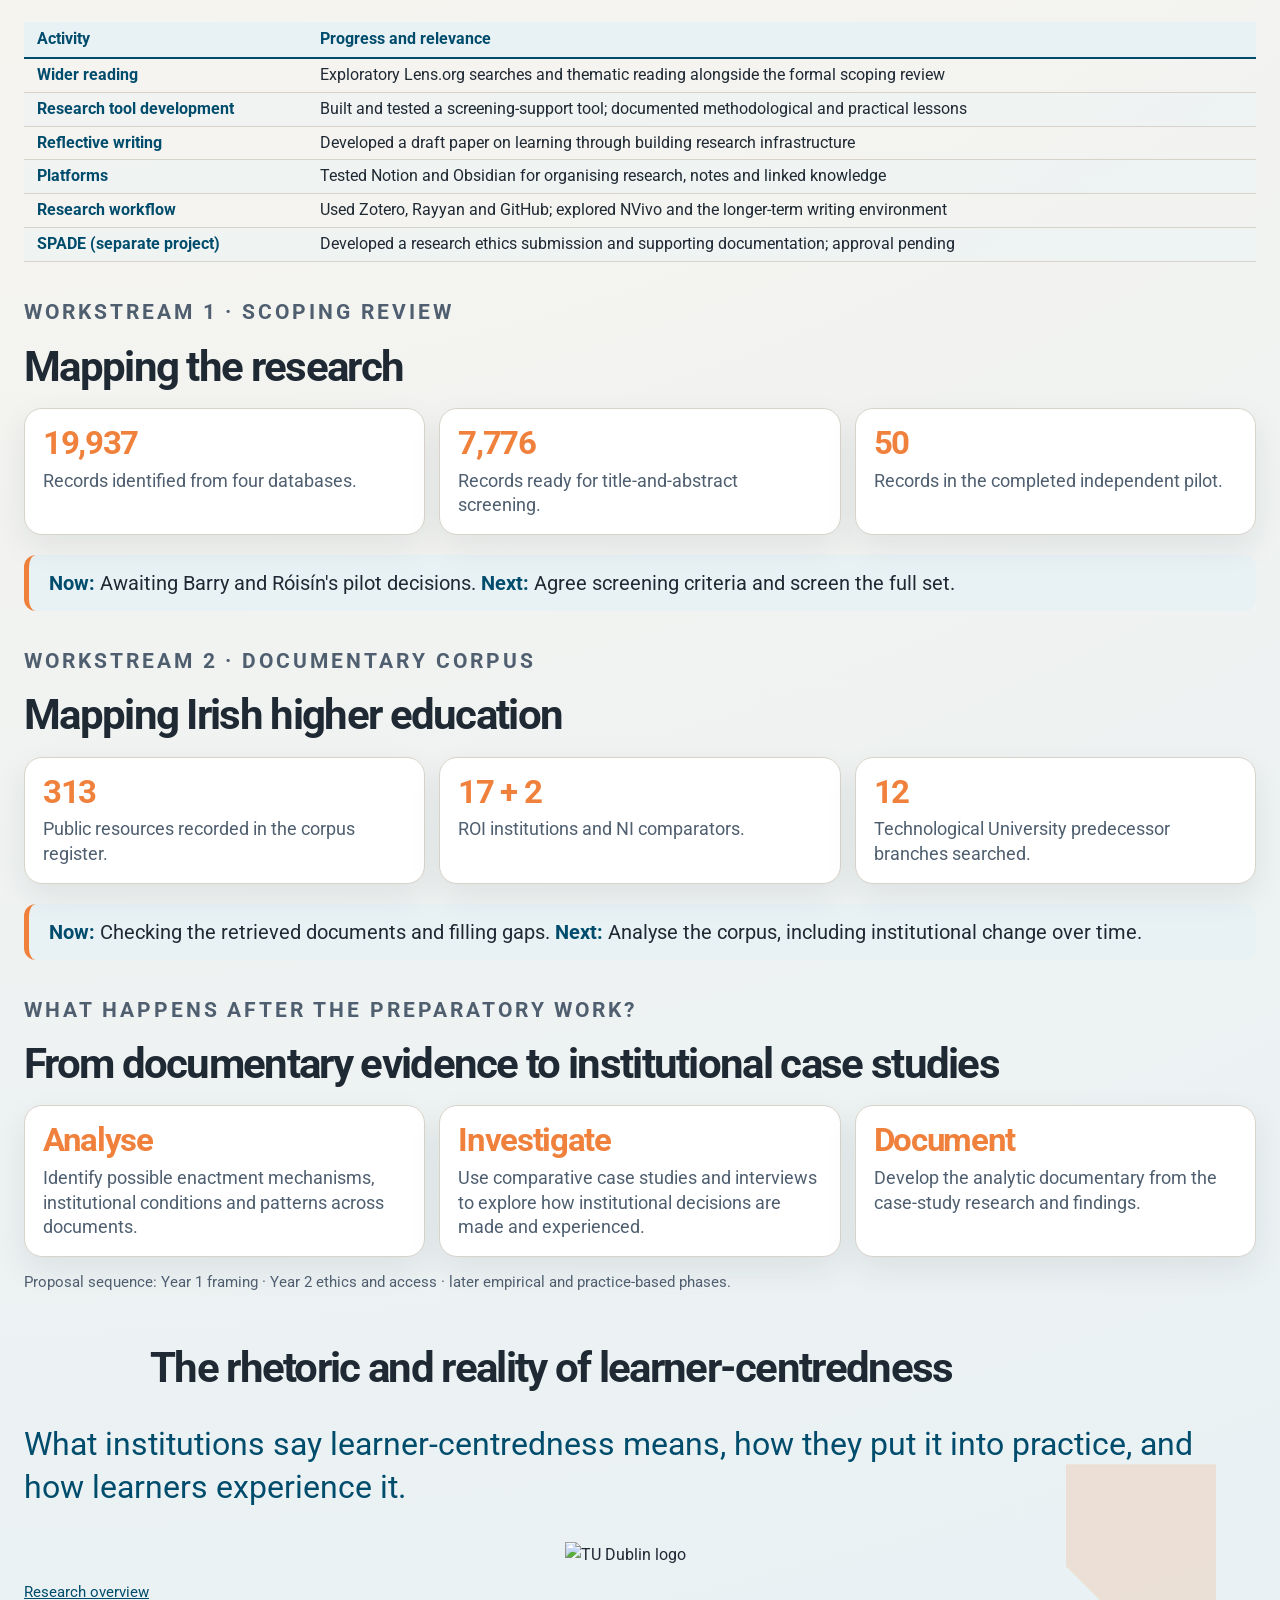
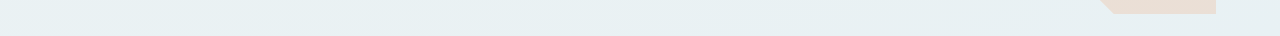
==== commit 5a4b2a2e: "Include complementary research development and separate SPADE ethics work" ====
--- a/presentation.html
+++ b/presentation.html
@@ -60,6 +60,22 @@
     </section>
 
     <section class="street-slide">
+      <p class="eyebrow">Complementary development · September–November 2026</p>
+      <h2>Research skills and related work</h2>
+      <table class="research-tasks">
+        <thead><tr><th>Activity</th><th>Progress and relevance</th></tr></thead>
+        <tbody>
+          <tr><td>Wider reading</td><td>Exploratory Lens.org searches and thematic reading alongside the formal scoping review</td></tr>
+          <tr><td>Research tool development</td><td>Built and tested a screening-support tool; documented methodological and practical lessons</td></tr>
+          <tr><td>Reflective writing</td><td>Developed a draft paper on learning through building research infrastructure</td></tr>
+          <tr><td>Platforms</td><td>Tested Notion and Obsidian for organising research, notes and linked knowledge</td></tr>
+          <tr><td>Research workflow</td><td>Used Zotero, Rayyan and GitHub; explored NVivo and the longer-term writing environment</td></tr>
+          <tr><td>SPADE (separate project)</td><td>Developed a research ethics submission and supporting documentation; approval pending</td></tr>
+        </tbody>
+      </table>
+    </section>
+
+    <section class="street-slide">
       <p class="eyebrow">Workstream 1 · Scoping review</p>
       <h2>Mapping the research</h2>
       <div class="slide-grid three compact-cards">
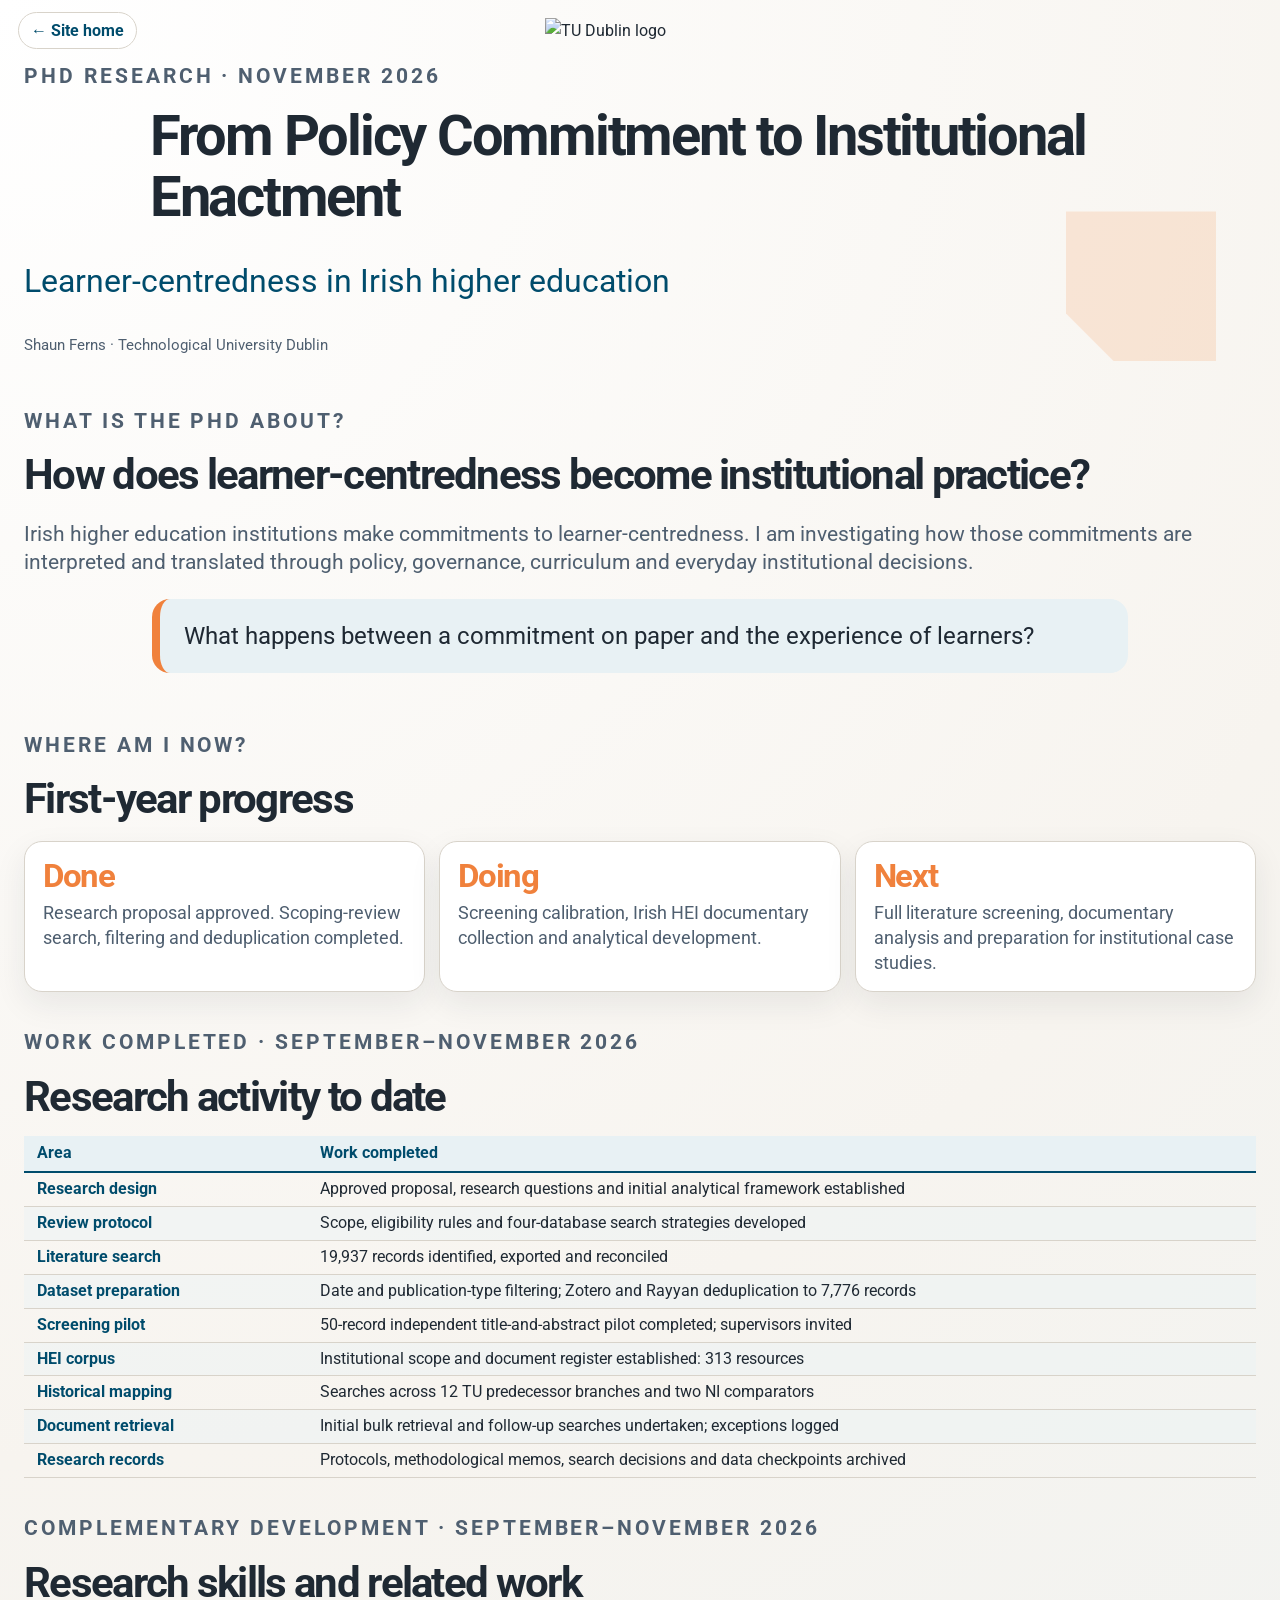
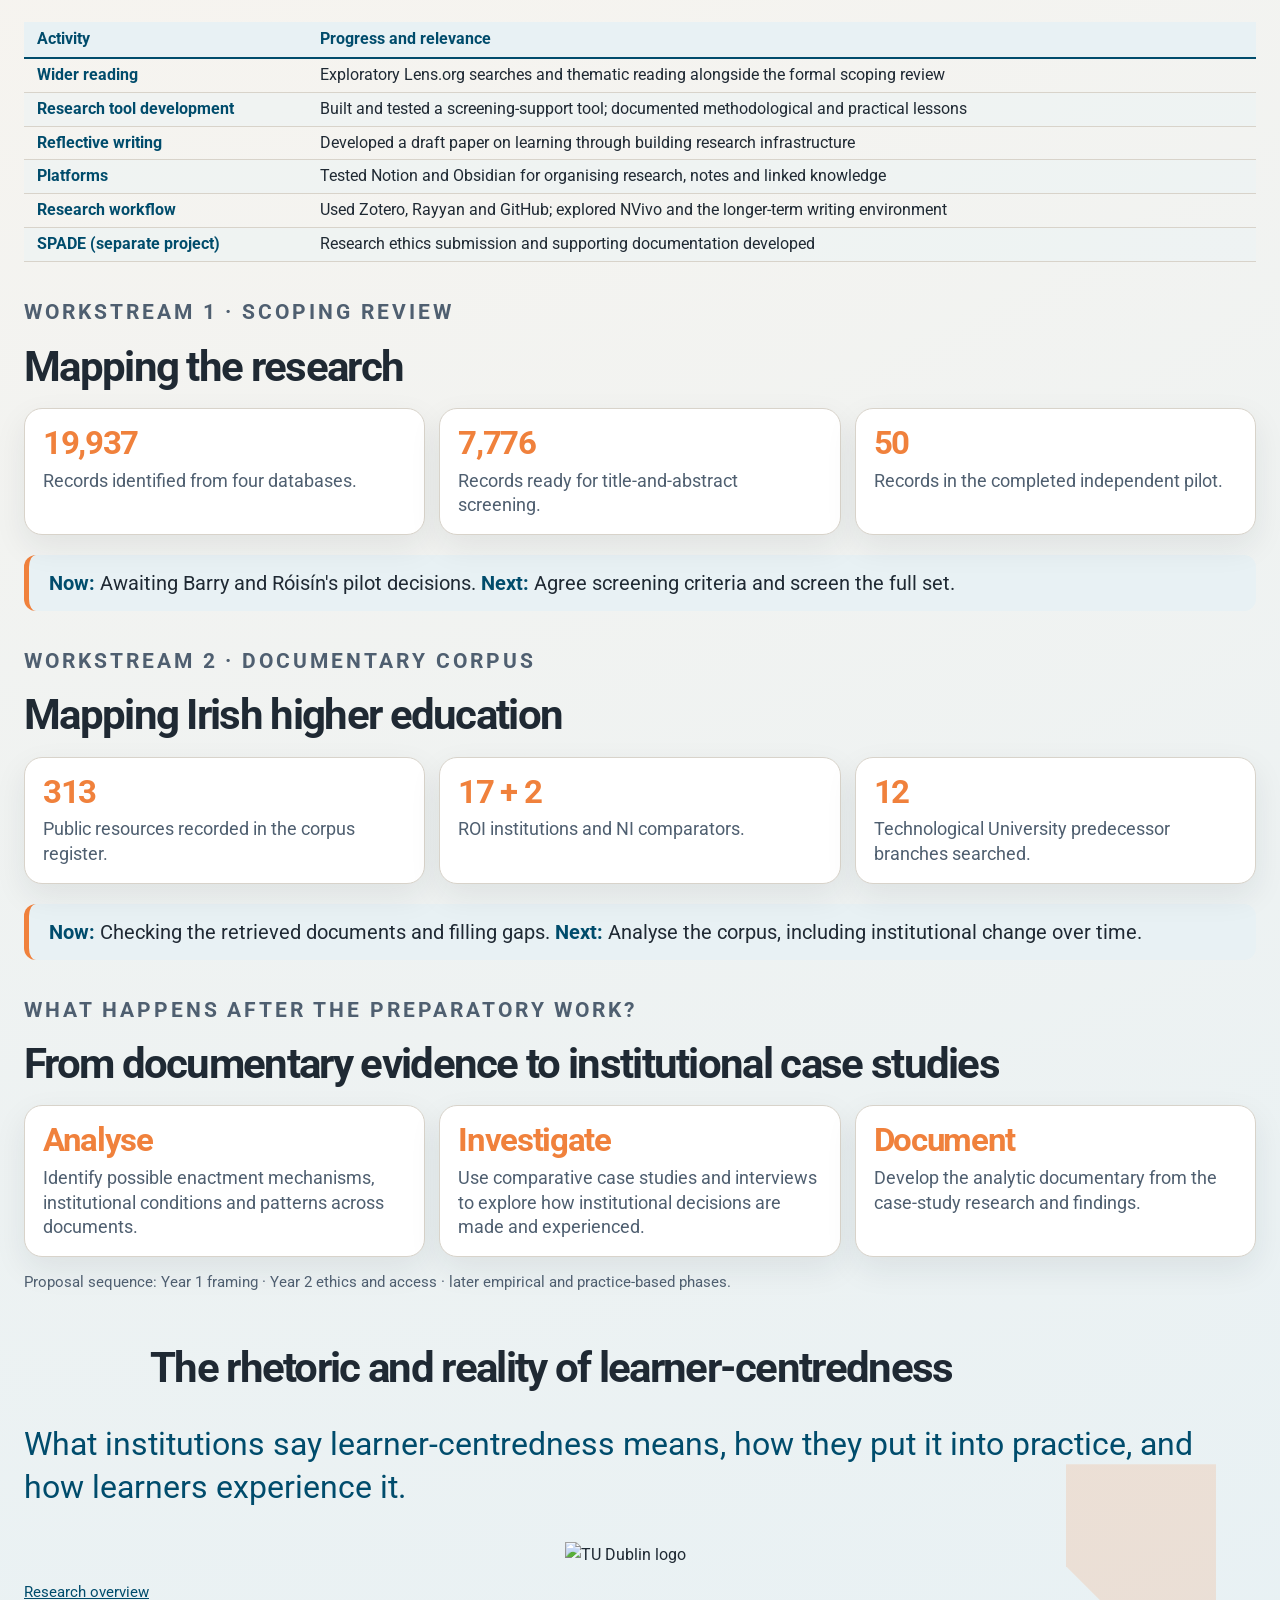
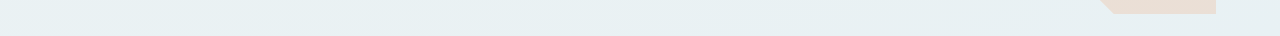
==== commit b21b3c8e: "Make SPADE complementary-work entry status-neutral" ====
--- a/presentation.html
+++ b/presentation.html
@@ -70,7 +70,7 @@
           <tr><td>Reflective writing</td><td>Developed a draft paper on learning through building research infrastructure</td></tr>
           <tr><td>Platforms</td><td>Tested Notion and Obsidian for organising research, notes and linked knowledge</td></tr>
           <tr><td>Research workflow</td><td>Used Zotero, Rayyan and GitHub; explored NVivo and the longer-term writing environment</td></tr>
-          <tr><td>SPADE (separate project)</td><td>Developed a research ethics submission and supporting documentation; approval pending</td></tr>
+          <tr><td>SPADE (separate project)</td><td>Research ethics submission and supporting documentation developed</td></tr>
         </tbody>
       </table>
     </section>
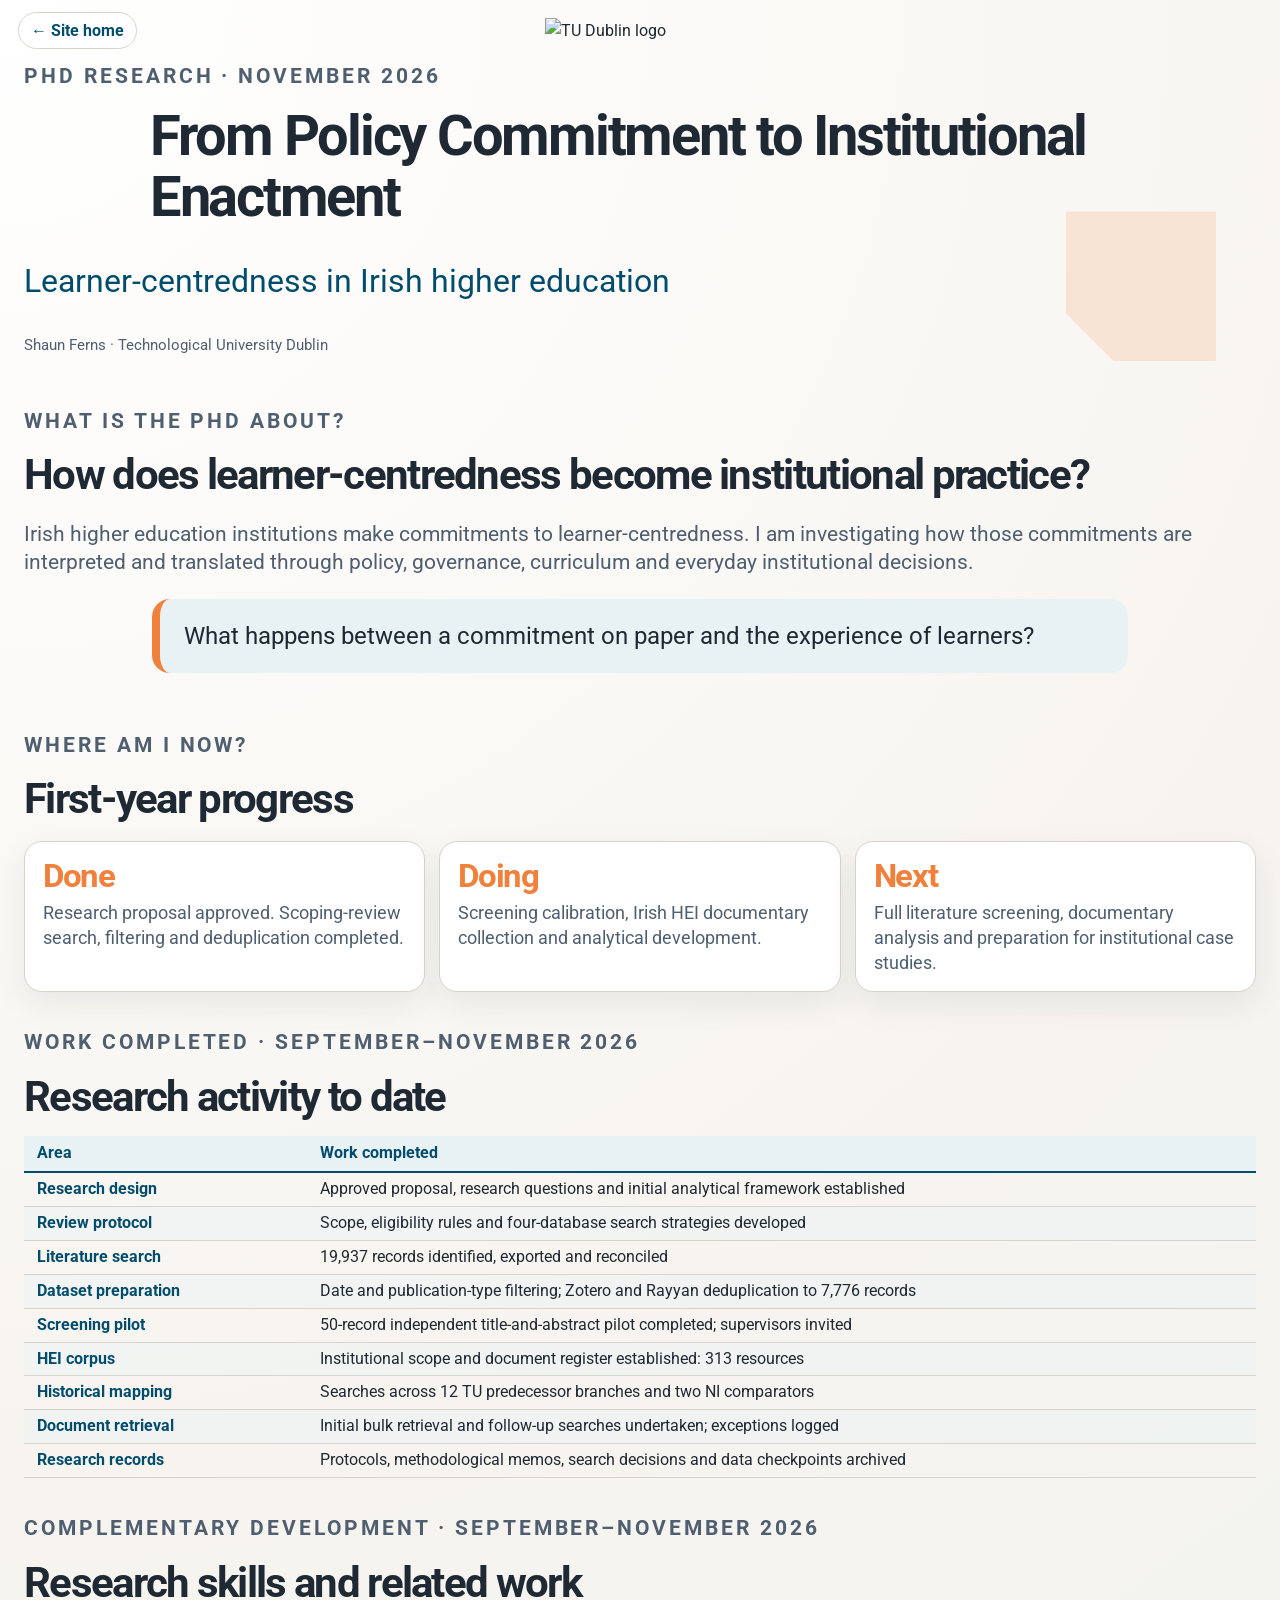
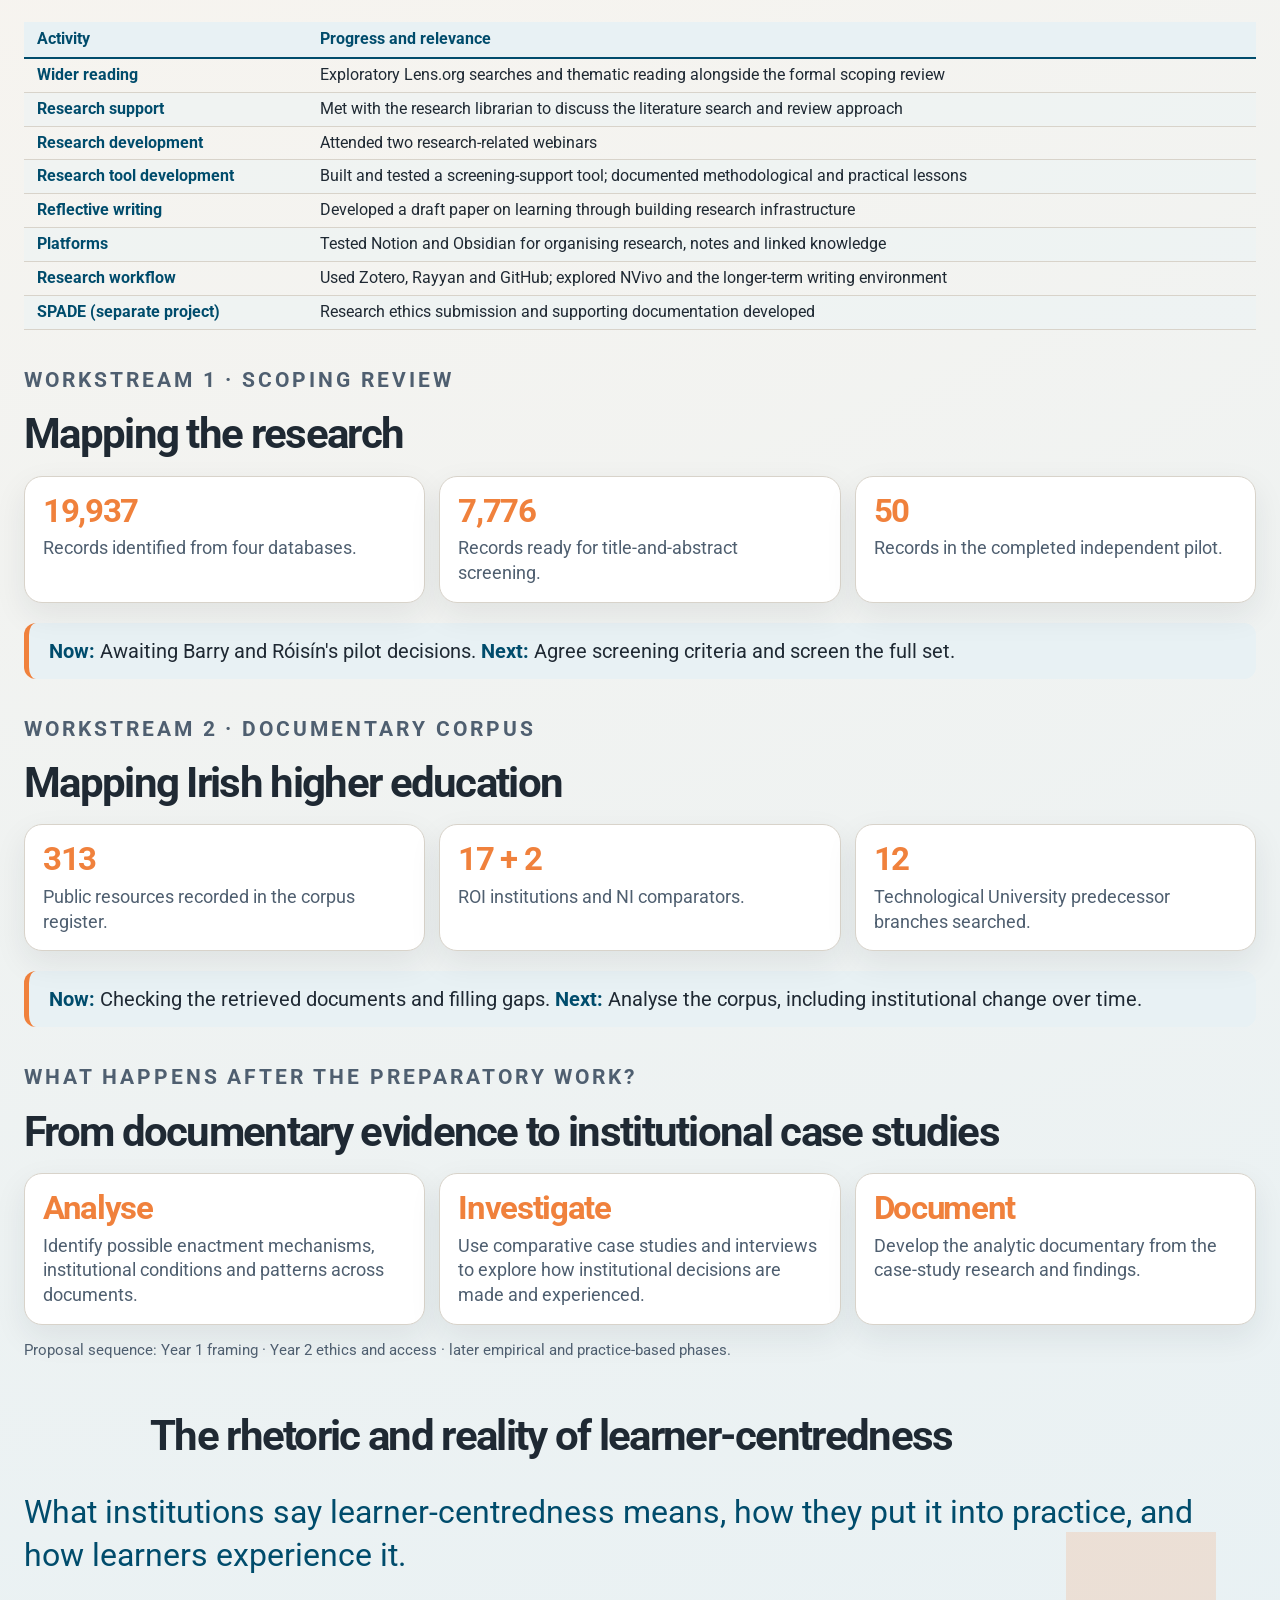
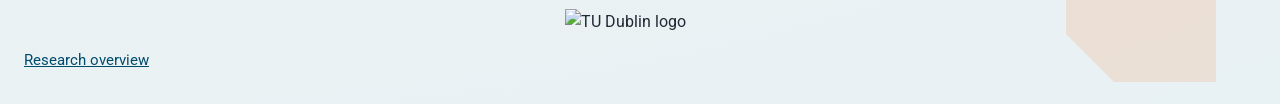
==== commit 1112d649: "Record librarian consultation and research webinars" ====
--- a/presentation.html
+++ b/presentation.html
@@ -66,6 +66,8 @@
         <thead><tr><th>Activity</th><th>Progress and relevance</th></tr></thead>
         <tbody>
           <tr><td>Wider reading</td><td>Exploratory Lens.org searches and thematic reading alongside the formal scoping review</td></tr>
+          <tr><td>Research support</td><td>Met with the research librarian to discuss the literature search and review approach</td></tr>
+          <tr><td>Research development</td><td>Attended two research-related webinars</td></tr>
           <tr><td>Research tool development</td><td>Built and tested a screening-support tool; documented methodological and practical lessons</td></tr>
           <tr><td>Reflective writing</td><td>Developed a draft paper on learning through building research infrastructure</td></tr>
           <tr><td>Platforms</td><td>Tested Notion and Obsidian for organising research, notes and linked knowledge</td></tr>
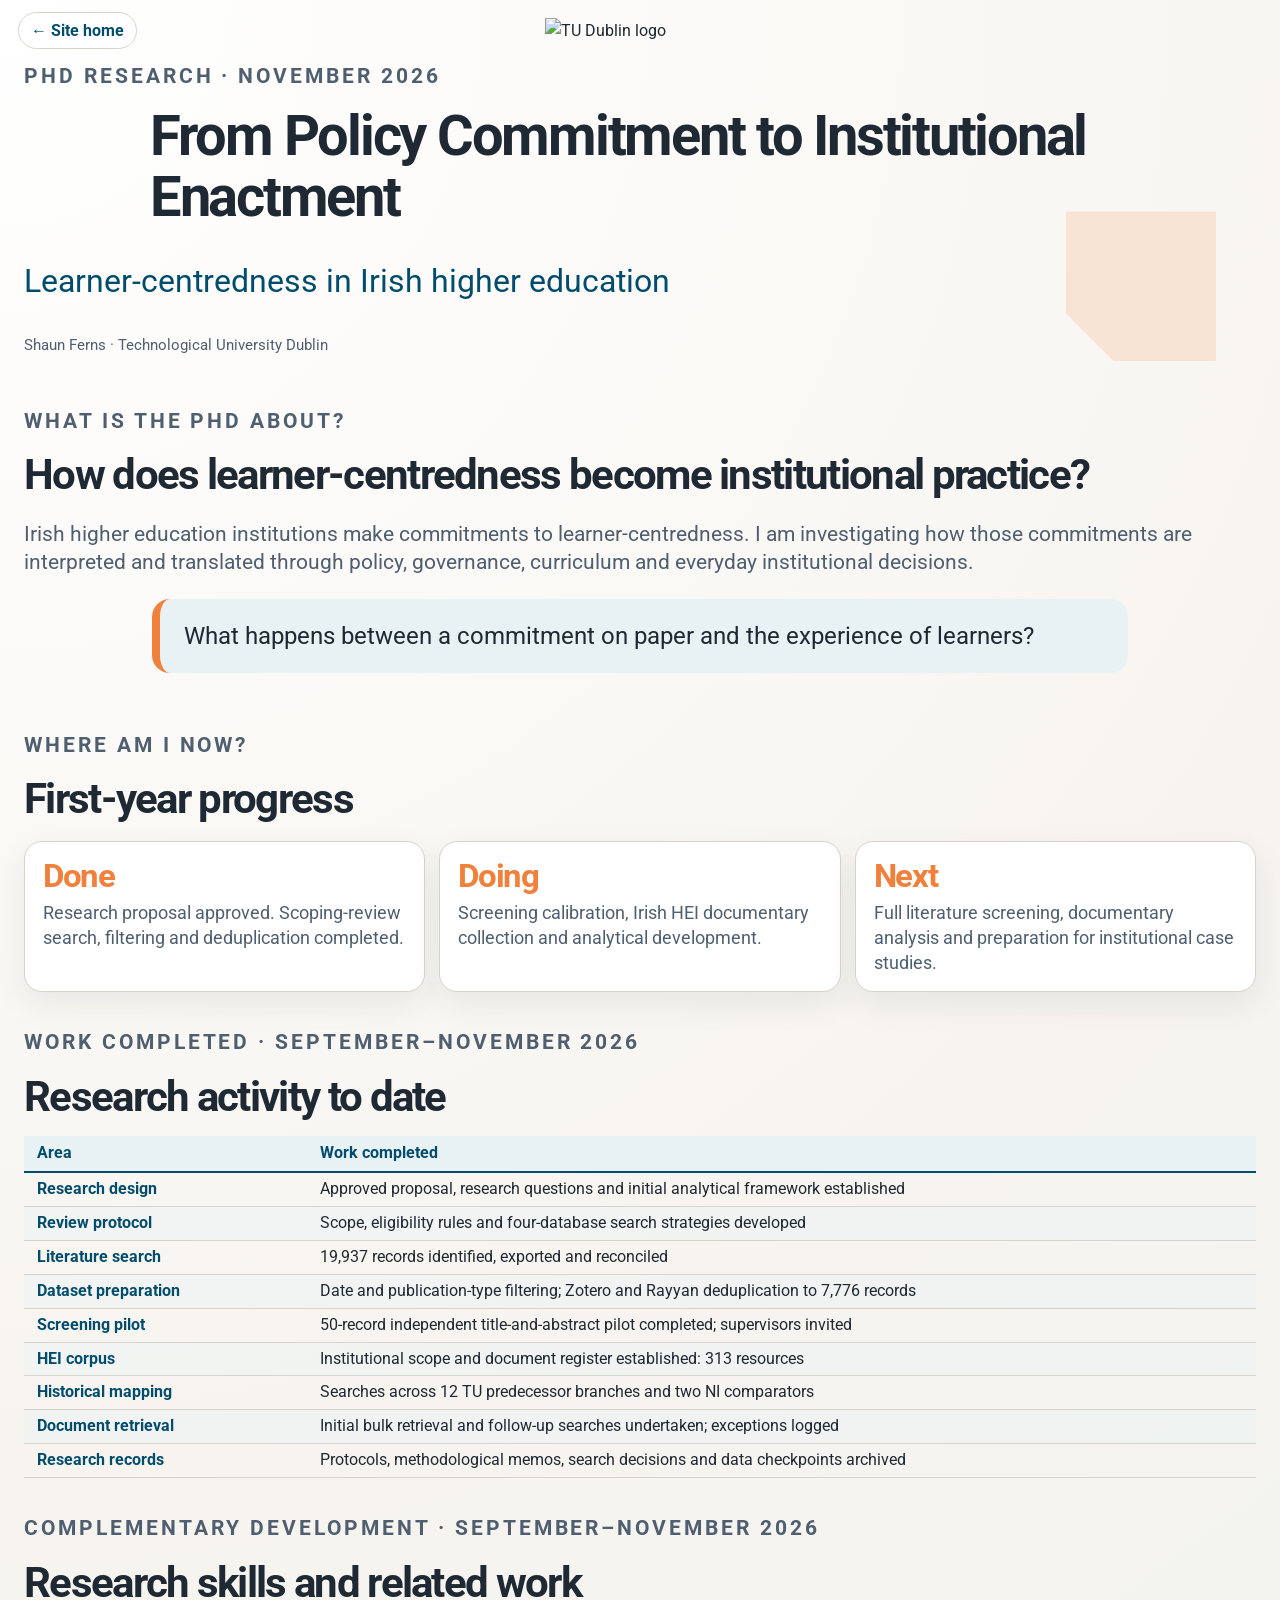
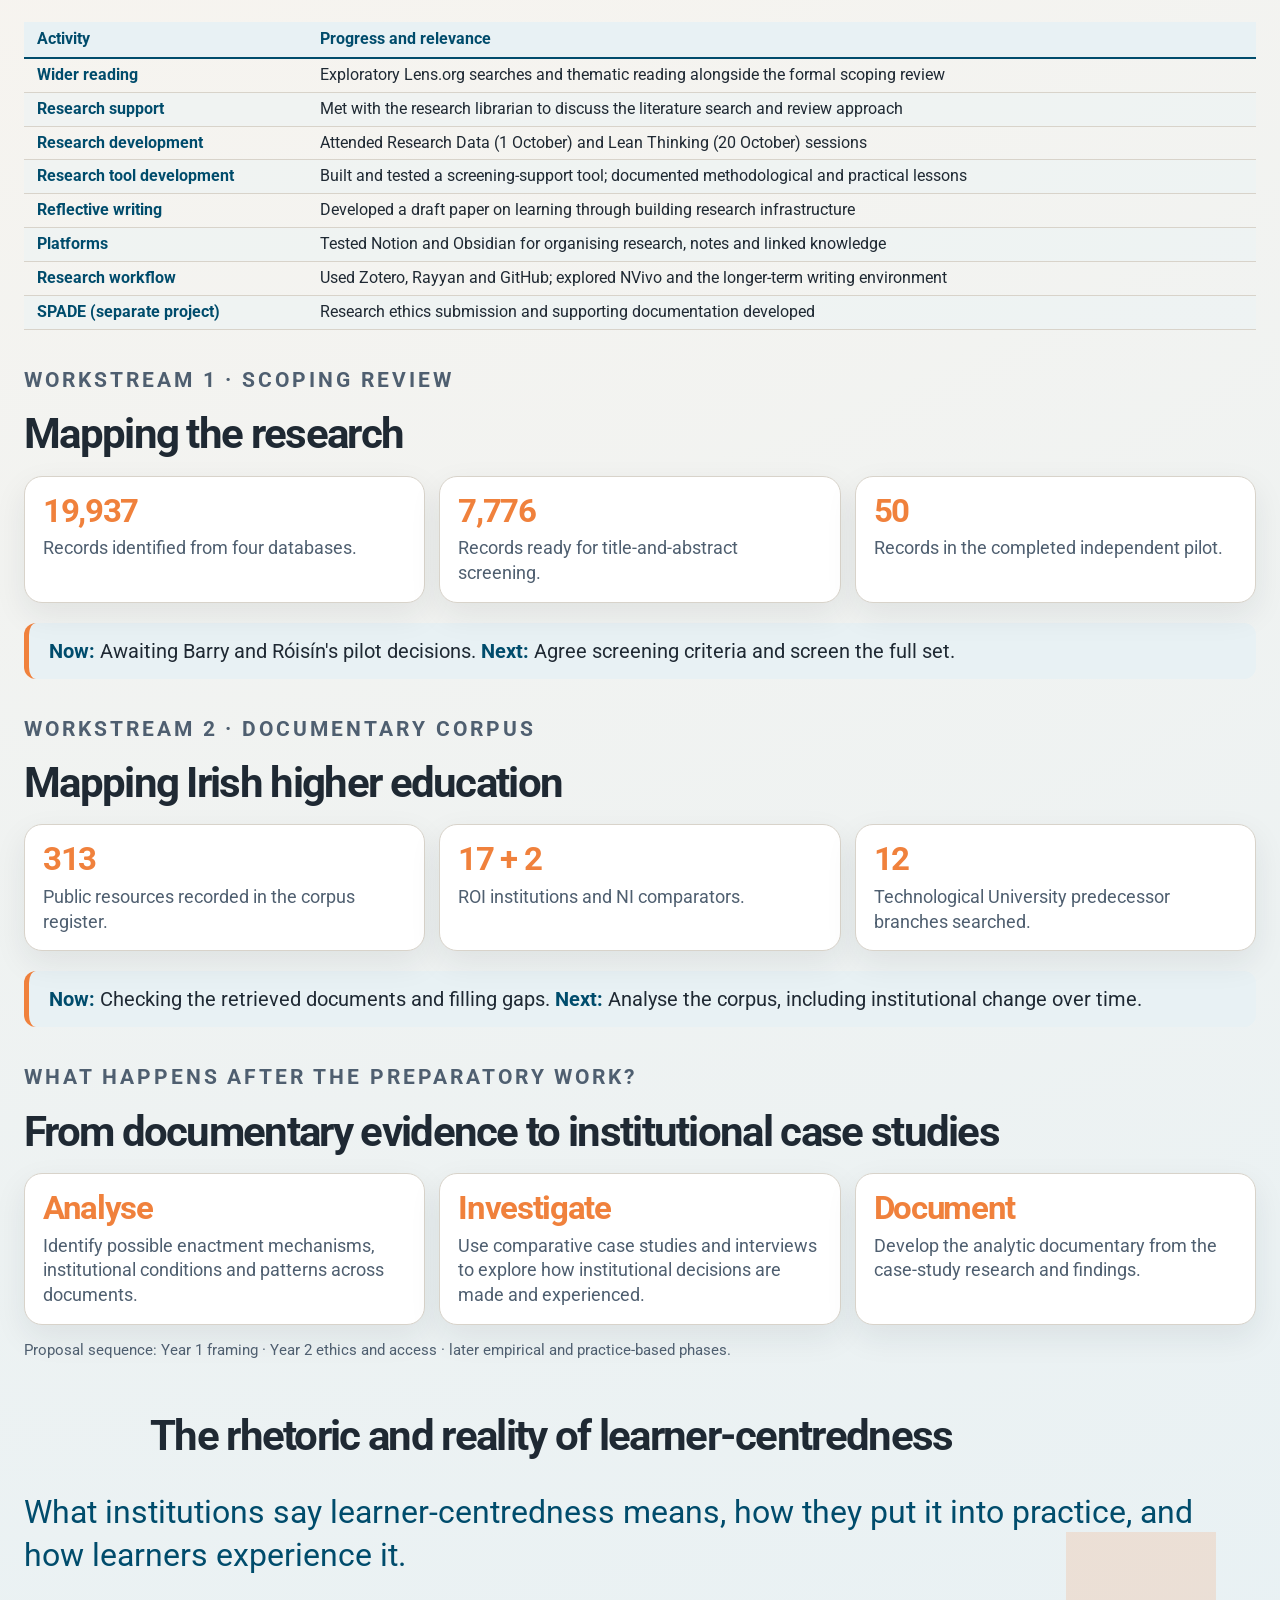
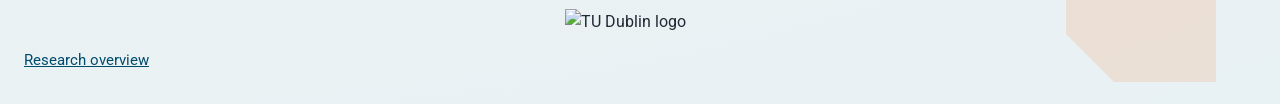
==== commit 06fc74fd: "Name completed research development sessions" ====
--- a/presentation.html
+++ b/presentation.html
@@ -67,7 +67,7 @@
         <tbody>
           <tr><td>Wider reading</td><td>Exploratory Lens.org searches and thematic reading alongside the formal scoping review</td></tr>
           <tr><td>Research support</td><td>Met with the research librarian to discuss the literature search and review approach</td></tr>
-          <tr><td>Research development</td><td>Attended two research-related webinars</td></tr>
+          <tr><td>Research development</td><td>Attended Research Data (1 October) and Lean Thinking (20 October) sessions</td></tr>
           <tr><td>Research tool development</td><td>Built and tested a screening-support tool; documented methodological and practical lessons</td></tr>
           <tr><td>Reflective writing</td><td>Developed a draft paper on learning through building research infrastructure</td></tr>
           <tr><td>Platforms</td><td>Tested Notion and Obsidian for organising research, notes and linked knowledge</td></tr>
